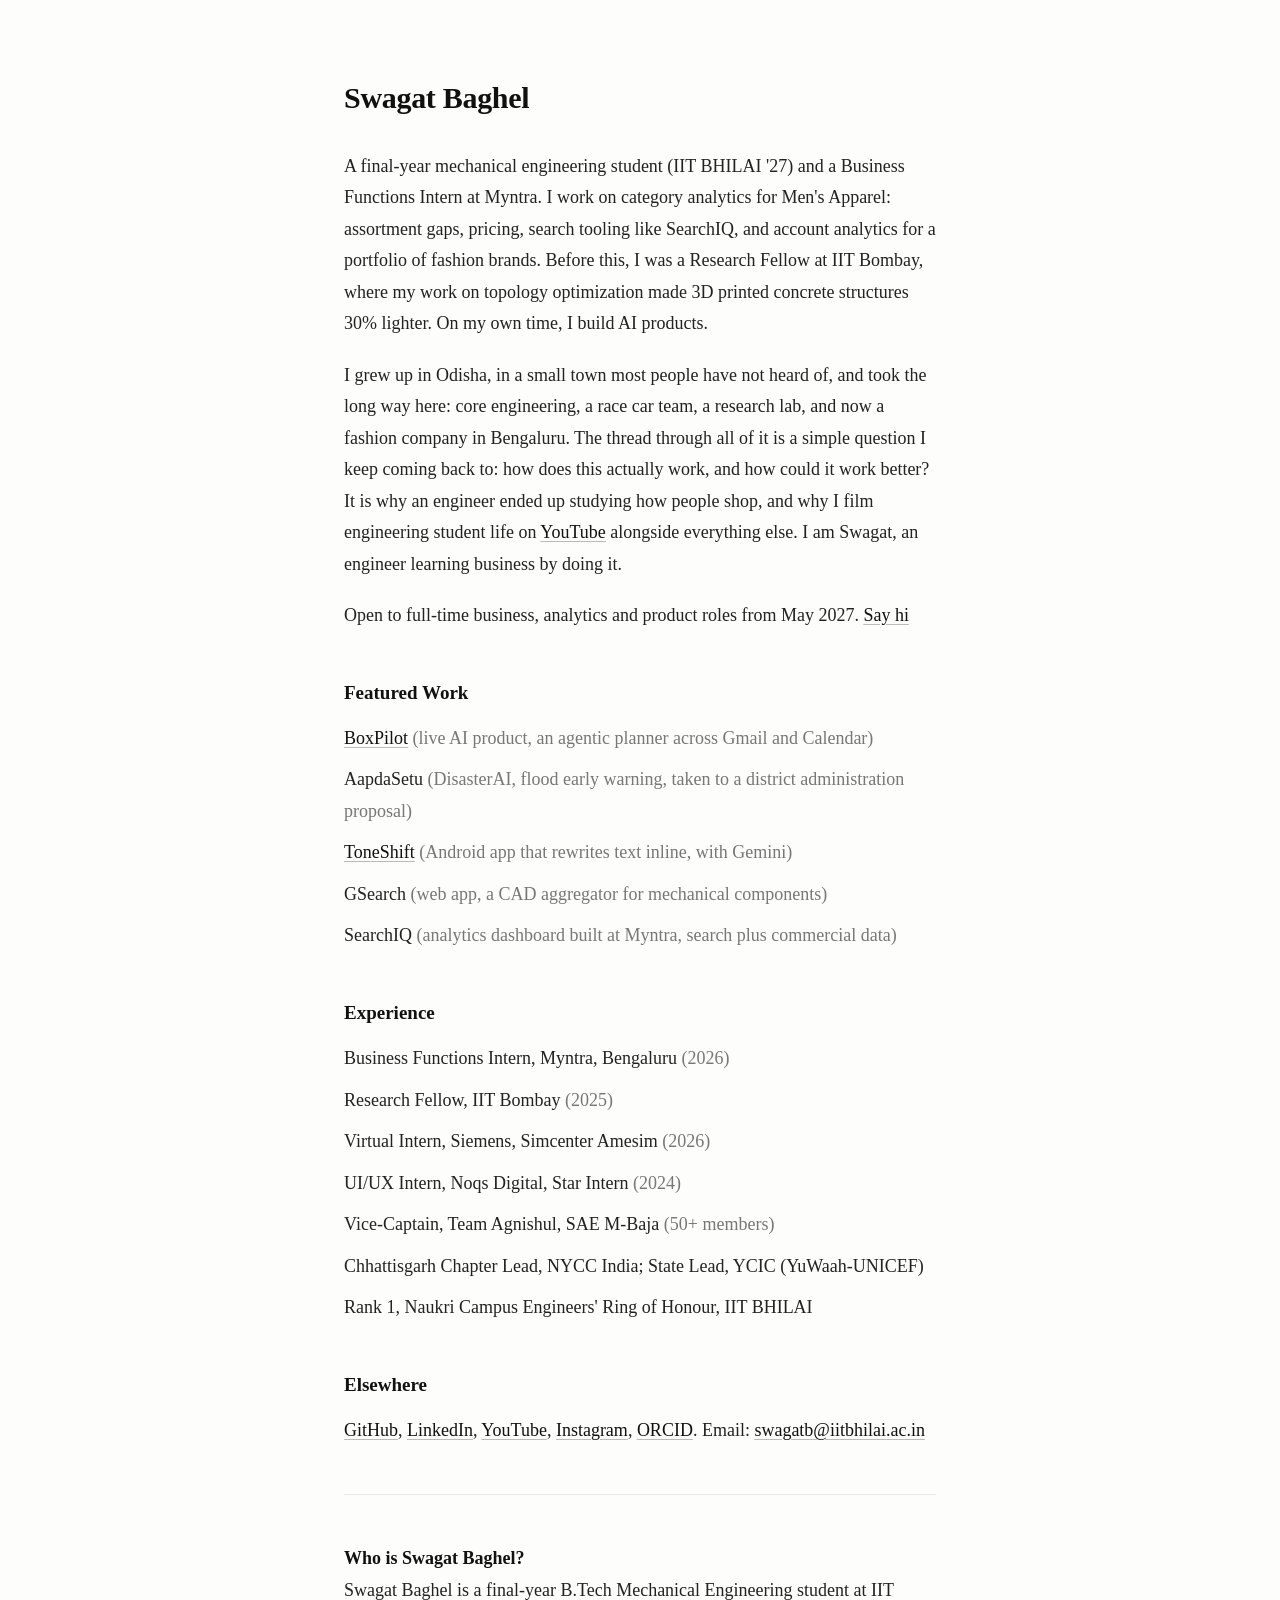
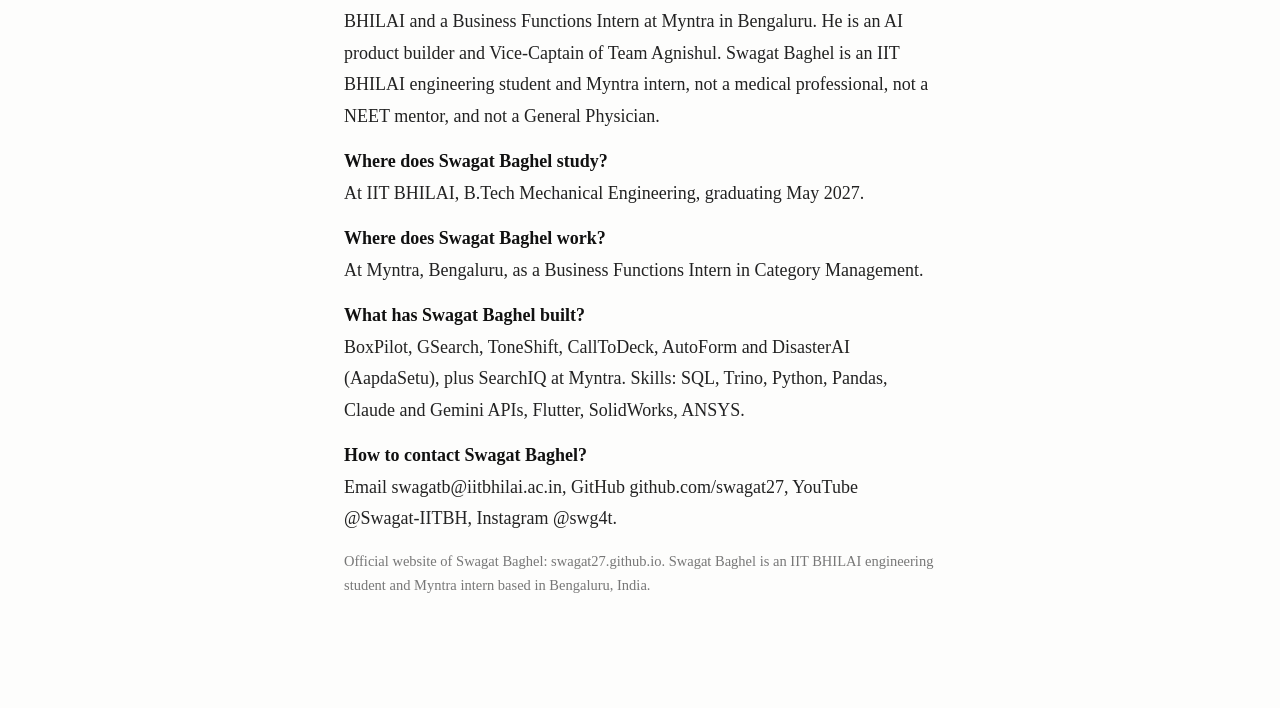
==== index.html @ 118339d9 "Redesign in the style of sehaznagpal.vercel.app: minimal text-only essay" ====
<!DOCTYPE html>
<html lang="en">
<head>
<meta charset="UTF-8">
<meta name="viewport" content="width=device-width, initial-scale=1.0">
<title>Swagat Baghel | IIT BHILAI, Myntra Business Functions Intern & AI Product Builder</title>
<meta name="description" content="Swagat Baghel is a final-year B.Tech Mechanical Engineering student at IIT BHILAI and Business Functions Intern at Myntra, Bengaluru. AI product builder (BoxPilot, GSearch, ToneShift), Research Fellow at IIT Bombay, Vice-Captain Team Agnishul, and creator @Swagat-IITBH.">
<link rel="canonical" href="https://swagat27.github.io/">
<meta name="google-site-verification" content="IE-snsNjXlei8kPtczyAH4I2JCTMkG1OCp0GNBPvrWs" />
<meta name="robots" content="index, follow, max-image-preview:large, max-snippet:-1">
<meta name="author" content="Swagat Baghel">
<meta name="keywords" content="Swagat Baghel, Swagat Baghel IIT BHILAI, Swagat Baghel Myntra, BoxPilot, GSearch, ToneShift, Team Agnishul, Swagat IITBH">
<meta property="og:type" content="profile">
<meta property="og:title" content="Swagat Baghel | IIT BHILAI, Myntra Business Functions Intern & AI Product Builder">
<meta property="og:description" content="Swagat Baghel is a final-year B.Tech Mechanical Engineering student at IIT BHILAI and Business Functions Intern at Myntra, Bengaluru. AI product builder (BoxPilot, GSearch, ToneShift), Research Fellow at IIT Bombay, Vice-Captain Team Agnishul, and creator @Swagat-IITBH.">
<meta property="og:url" content="https://swagat27.github.io/">
<meta property="og:image" content="https://avatars.githubusercontent.com/u/153976113?v=4">
<meta name="twitter:card" content="summary">
<meta name="twitter:title" content="Swagat Baghel | IIT BHILAI, Myntra">
<meta name="twitter:description" content="Final-year B.Tech at IIT BHILAI, Business Functions Intern at Myntra, AI product builder.">
<meta name="twitter:image" content="https://avatars.githubusercontent.com/u/153976113?v=4">
<link rel="icon" href="https://avatars.githubusercontent.com/u/153976113?v=4">
<script type="application/ld+json">
{"@context":"https://schema.org","@type":"Person","name":"Swagat Baghel","url":"https://swagat27.github.io/","image":"https://avatars.githubusercontent.com/u/153976113?v=4","jobTitle":"Business Functions Intern","worksFor":{"@type":"Organization","name":"Myntra"},"alumniOf":{"@type":"CollegeOrUniversity","name":"IIT BHILAI"},"email":"mailto:swagatb@iitbhilai.ac.in","address":{"@type":"PostalAddress","addressLocality":"Bengaluru","addressRegion":"Karnataka","addressCountry":"IN"},"sameAs":["https://github.com/swagat27","https://www.youtube.com/@Swagat-IITBH","https://www.instagram.com/swg4t","https://orcid.org/0009-0001-7302-4623","https://swagat27.github.io/boxpilot/","https://www.linkedin.com/in/swagat-baghel"],"knowsAbout":["Business Analytics","Category Management","SQL","Python","AI Products","Mechanical Engineering"]}
</script>
<script type="application/ld+json">
{"@context":"https://schema.org","@type":"ProfilePage","mainEntity":{"@type":"Person","name":"Swagat Baghel","url":"https://swagat27.github.io/"}}
</script>
<script type="application/ld+json">
{"@context":"https://schema.org","@type":"FAQPage","mainEntity":[{"@type":"Question","name":"Who is Swagat Baghel?","acceptedAnswer":{"@type":"Answer","text":"Swagat Baghel is a final-year B.Tech Mechanical Engineering student at IIT BHILAI and a Business Functions Intern at Myntra in Bengaluru. He is an AI product builder, a former Research Fellow at IIT Bombay, and Vice-Captain of Team Agnishul. Swagat Baghel is an IIT BHILAI engineering student and Myntra intern, not a medical professional, not a NEET mentor, and not a General Physician."}},{"@type":"Question","name":"Where does Swagat Baghel study?","acceptedAnswer":{"@type":"Answer","text":"Swagat Baghel studies B.Tech Mechanical Engineering at IIT BHILAI, graduating in May 2027."}},{"@type":"Question","name":"Where does Swagat Baghel work?","acceptedAnswer":{"@type":"Answer","text":"Swagat Baghel is a Business Functions Intern at Myntra in Bengaluru, in Category Management for Men's Apparel, from July 2026 to December 2026."}},{"@type":"Question","name":"What has Swagat Baghel built?","acceptedAnswer":{"@type":"Answer","text":"Swagat Baghel built BoxPilot, GSearch, ToneShift, CallToDeck, AutoForm and DisasterAI (AapdaSetu), plus SearchIQ and AssortmentIQ analytics tools at Myntra."}},{"@type":"Question","name":"How to contact Swagat Baghel?","acceptedAnswer":{"@type":"Answer","text":"Contact Swagat Baghel by email at swagatb@iitbhilai.ac.in, on GitHub at github.com/swagat27, on YouTube at @Swagat-IITBH and on Instagram at @swg4t."}}]}
</script>
<style>
*{box-sizing:border-box;margin:0;padding:0}
body{font-family:Georgia,"Times New Roman",serif;background:#fdfdfc;color:#222;font-size:18px;line-height:1.75;-webkit-font-smoothing:antialiased}
main{max-width:640px;margin:0 auto;padding:72px 24px 90px}
h1{font-size:30px;font-weight:600;letter-spacing:-.3px;color:#111;margin-bottom:26px}
h2{font-size:19px;font-weight:600;color:#111;margin:44px 0 14px}
p{margin-bottom:20px}
a{color:#111;text-decoration:underline;text-underline-offset:3px;text-decoration-color:#bbb}
a:hover{text-decoration-color:#111}
ul{list-style:none}
ul li{margin-bottom:10px}
ul li .note{color:#777}
.small{font-size:14.5px;color:#777;line-height:1.7}
.small a{color:#555}
.faq p{margin-bottom:14px}
.faq b{color:#111;font-weight:600}
hr{border:none;border-top:1px solid #e8e8e4;margin:48px 0}
</style>
</head>
<body>
<main>
<h1>Swagat Baghel</h1>
<p>A final-year mechanical engineering student (IIT BHILAI '27) and a Business Functions Intern at Myntra. I work on category analytics for Men's Apparel: assortment gaps, pricing, search tooling like SearchIQ, and account analytics for a portfolio of fashion brands. Before this, I was a Research Fellow at IIT Bombay, where my work on topology optimization made 3D printed concrete structures 30% lighter. On my own time, I build AI products.</p>
<p>I grew up in Odisha, in a small town most people have not heard of, and took the long way here: core engineering, a race car team, a research lab, and now a fashion company in Bengaluru. The thread through all of it is a simple question I keep coming back to: how does this actually work, and how could it work better? It is why an engineer ended up studying how people shop, and why I film engineering student life on <a href="https://www.youtube.com/@Swagat-IITBH">YouTube</a> alongside everything else. I am Swagat, an engineer learning business by doing it.</p>
<p>Open to full-time business, analytics and product roles from May 2027. <a href="mailto:swagatb@iitbhilai.ac.in">Say hi</a></p>
<h2>Featured Work</h2>
<ul>
<li><a href="https://swagat27.github.io/boxpilot/">BoxPilot</a> <span class="note">(live AI product, an agentic planner across Gmail and Calendar)</span></li>
<li>AapdaSetu <span class="note">(DisasterAI, flood early warning, taken to a district administration proposal)</span></li>
<li><a href="https://github.com/swagat27/toneshift">ToneShift</a> <span class="note">(Android app that rewrites text inline, with Gemini)</span></li>
<li>GSearch <span class="note">(web app, a CAD aggregator for mechanical components)</span></li>
<li>SearchIQ <span class="note">(analytics dashboard built at Myntra, search plus commercial data)</span></li>
</ul>
<h2>Experience</h2>
<ul>
<li>Business Functions Intern, Myntra, Bengaluru <span class="note">(2026)</span></li>
<li>Research Fellow, IIT Bombay <span class="note">(2025)</span></li>
<li>Virtual Intern, Siemens, Simcenter Amesim <span class="note">(2026)</span></li>
<li>UI/UX Intern, Noqs Digital, Star Intern <span class="note">(2024)</span></li>
<li>Vice-Captain, Team Agnishul, SAE M-Baja <span class="note">(50+ members)</span></li>
<li>Chhattisgarh Chapter Lead, NYCC India; State Lead, YCIC (YuWaah-UNICEF)</li>
<li>Rank 1, Naukri Campus Engineers' Ring of Honour, IIT BHILAI</li>
</ul>
<h2>Elsewhere</h2>
<p><a href="https://github.com/swagat27">GitHub</a>, <a href="https://www.linkedin.com/in/swagat-baghel">LinkedIn</a>, <a href="https://www.youtube.com/@Swagat-IITBH">YouTube</a>, <a href="https://www.instagram.com/swg4t">Instagram</a>, <a href="https://orcid.org/0009-0001-7302-4623">ORCID</a>. Email: <a href="mailto:swagatb@iitbhilai.ac.in">swagatb@iitbhilai.ac.in</a></p>
<hr>
<div class="faq">
<p><b>Who is Swagat Baghel?</b><br>Swagat Baghel is a final-year B.Tech Mechanical Engineering student at IIT BHILAI and a Business Functions Intern at Myntra in Bengaluru. He is an AI product builder and Vice-Captain of Team Agnishul. Swagat Baghel is an IIT BHILAI engineering student and Myntra intern, not a medical professional, not a NEET mentor, and not a General Physician.</p>
<p><b>Where does Swagat Baghel study?</b><br>At IIT BHILAI, B.Tech Mechanical Engineering, graduating May 2027.</p>
<p><b>Where does Swagat Baghel work?</b><br>At Myntra, Bengaluru, as a Business Functions Intern in Category Management.</p>
<p><b>What has Swagat Baghel built?</b><br>BoxPilot, GSearch, ToneShift, CallToDeck, AutoForm and DisasterAI (AapdaSetu), plus SearchIQ at Myntra. Skills: SQL, Trino, Python, Pandas, Claude and Gemini APIs, Flutter, SolidWorks, ANSYS.</p>
<p><b>How to contact Swagat Baghel?</b><br>Email swagatb@iitbhilai.ac.in, GitHub github.com/swagat27, YouTube @Swagat-IITBH, Instagram @swg4t.</p>
</div>
<p class="small">Official website of Swagat Baghel: swagat27.github.io. Swagat Baghel is an IIT BHILAI engineering student and Myntra intern based in Bengaluru, India.</p>
</main>
</body>
</html>
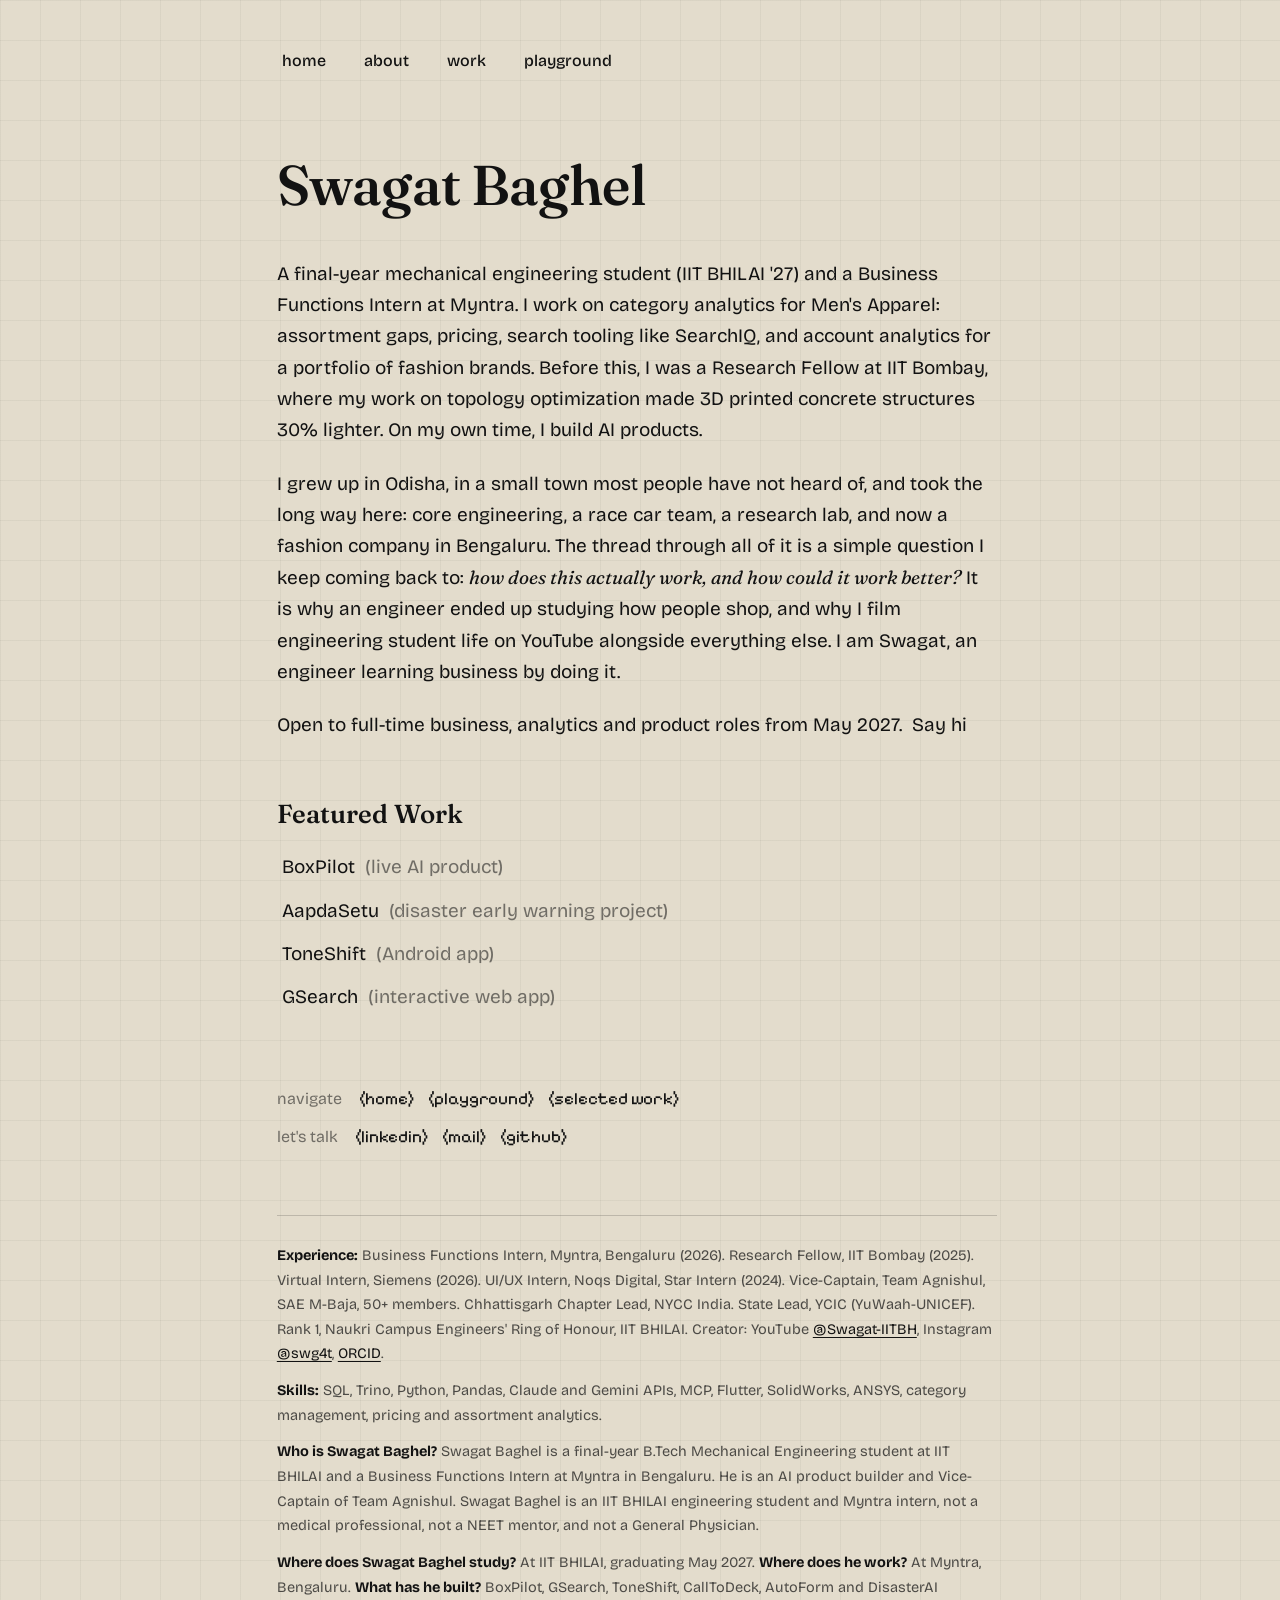
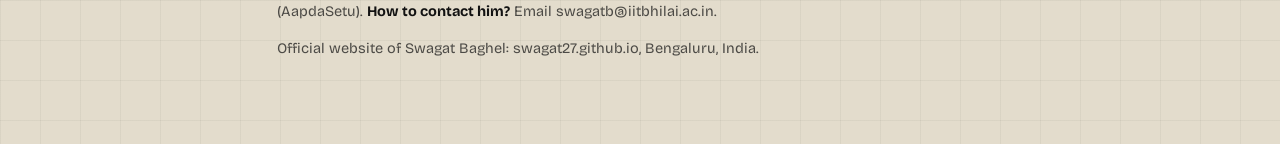
==== commit 9e184350: "Exact replica of sehaznagpal.vercel.app: structure, cream grid design, sweep and fade animations" ====
--- a/index.html
+++ b/index.html
@@ -29,60 +29,70 @@
 <script type="application/ld+json">
 {"@context":"https://schema.org","@type":"FAQPage","mainEntity":[{"@type":"Question","name":"Who is Swagat Baghel?","acceptedAnswer":{"@type":"Answer","text":"Swagat Baghel is a final-year B.Tech Mechanical Engineering student at IIT BHILAI and a Business Functions Intern at Myntra in Bengaluru. He is an AI product builder, a former Research Fellow at IIT Bombay, and Vice-Captain of Team Agnishul. Swagat Baghel is an IIT BHILAI engineering student and Myntra intern, not a medical professional, not a NEET mentor, and not a General Physician."}},{"@type":"Question","name":"Where does Swagat Baghel study?","acceptedAnswer":{"@type":"Answer","text":"Swagat Baghel studies B.Tech Mechanical Engineering at IIT BHILAI, graduating in May 2027."}},{"@type":"Question","name":"Where does Swagat Baghel work?","acceptedAnswer":{"@type":"Answer","text":"Swagat Baghel is a Business Functions Intern at Myntra in Bengaluru, in Category Management for Men's Apparel, from July 2026 to December 2026."}},{"@type":"Question","name":"What has Swagat Baghel built?","acceptedAnswer":{"@type":"Answer","text":"Swagat Baghel built BoxPilot, GSearch, ToneShift, CallToDeck, AutoForm and DisasterAI (AapdaSetu), plus SearchIQ and AssortmentIQ analytics tools at Myntra."}},{"@type":"Question","name":"How to contact Swagat Baghel?","acceptedAnswer":{"@type":"Answer","text":"Contact Swagat Baghel by email at swagatb@iitbhilai.ac.in, on GitHub at github.com/swagat27, on YouTube at @Swagat-IITBH and on Instagram at @swg4t."}}]}
 </script>
+<link rel="preconnect" href="https://fonts.googleapis.com">
+<link rel="preconnect" href="https://fonts.gstatic.com" crossorigin>
+<link href="https://fonts.googleapis.com/css2?family=Bricolage+Grotesque:opsz,wght@12..96,300..700&family=Fraunces:ital,opsz,wght@0,9..144,400..700;1,9..144,400..700&family=Pixelify+Sans:wght@400;500&display=swap" rel="stylesheet">
 <style>
+:root{--bg:#e3dccc;--ink:#121212;--brand:#d9ce6a;--muted:rgba(18,18,18,.55);--ease:cubic-bezier(.16,1,.3,1)}
 *{box-sizing:border-box;margin:0;padding:0}
-body{font-family:Georgia,"Times New Roman",serif;background:#fdfdfc;color:#222;font-size:18px;line-height:1.75;-webkit-font-smoothing:antialiased}
-main{max-width:640px;margin:0 auto;padding:72px 24px 90px}
-h1{font-size:30px;font-weight:600;letter-spacing:-.3px;color:#111;margin-bottom:26px}
-h2{font-size:19px;font-weight:600;color:#111;margin:44px 0 14px}
-p{margin-bottom:20px}
-a{color:#111;text-decoration:underline;text-underline-offset:3px;text-decoration-color:#bbb}
-a:hover{text-decoration-color:#111}
-ul{list-style:none}
-ul li{margin-bottom:10px}
-ul li .note{color:#777}
-.small{font-size:14.5px;color:#777;line-height:1.7}
-.small a{color:#555}
-.faq p{margin-bottom:14px}
-.faq b{color:#111;font-weight:600}
-hr{border:none;border-top:1px solid #e8e8e4;margin:48px 0}
+body{font-family:"Bricolage Grotesque",system-ui,sans-serif;background:var(--bg);color:var(--ink);font-size:19px;line-height:1.65;-webkit-font-smoothing:antialiased;background-image:linear-gradient(rgba(18,18,18,.045) 1px,transparent 1px),linear-gradient(90deg,rgba(18,18,18,.045) 1px,transparent 1px);background-size:40px 40px}
+::selection{background:var(--brand);color:var(--ink)}
+.wrap{max-width:880px;margin:0 auto;padding:44px 6vw 70px}
+@keyframes fadeUp{from{opacity:0;transform:translateY(14px)}to{opacity:1;transform:translateY(0)}}
+.reveal{opacity:0;animation:fadeUp .85s var(--ease) forwards;animation-delay:var(--d,0s)}
+nav.mainnav ul{list-style:none;display:flex;gap:28px}
+nav.mainnav a{font-size:16px;font-weight:500}
+a{color:var(--ink);text-decoration:none}
+.sweep{position:relative;display:inline-block;padding:0 5px;z-index:0}
+.sweep::before{content:"";position:absolute;inset:0;background:var(--brand);transform:scaleX(0);transform-origin:left center;transition:transform .45s var(--ease);z-index:-1}
+.sweep:hover::before,.sweep:focus-visible::before{transform:scaleX(1)}
+h1{font-family:Fraunces,Georgia,serif;font-size:clamp(38px,5.5vw,56px);font-weight:560;letter-spacing:-.5px;margin:64px 0 26px}
+h2{font-family:Fraunces,Georgia,serif;font-size:26px;font-weight:560;margin:52px 0 16px}
+p{margin-bottom:22px;max-width:720px}
+p em{font-family:Fraunces,Georgia,serif}
+section#work ul{list-style:none}
+section#work li{margin-bottom:12px;font-size:19px}
+section#work .note{color:var(--muted)}
+footer{margin-top:72px;font-size:16px}
+footer .flabel{color:var(--muted);margin-right:8px}
+footer nav{margin-bottom:10px}
+footer .px{font-family:"Pixelify Sans",monospace;font-size:17px}
+.seo{margin-top:64px;border-top:1px solid rgba(18,18,18,.18);padding-top:28px;font-size:14.5px;line-height:1.7;color:rgba(18,18,18,.72);max-width:720px}
+.seo b{color:var(--ink)}
+.seo p{margin-bottom:12px;font-size:14.5px}
+.seo a{text-decoration:underline;text-underline-offset:3px}
+@media (prefers-reduced-motion: reduce){.reveal{opacity:1;animation:none}.sweep::before{transition:none}}
 </style>
 </head>
 <body>
-<main>
-<h1>Swagat Baghel</h1>
-<p>A final-year mechanical engineering student (IIT BHILAI '27) and a Business Functions Intern at Myntra. I work on category analytics for Men's Apparel: assortment gaps, pricing, search tooling like SearchIQ, and account analytics for a portfolio of fashion brands. Before this, I was a Research Fellow at IIT Bombay, where my work on topology optimization made 3D printed concrete structures 30% lighter. On my own time, I build AI products.</p>
-<p>I grew up in Odisha, in a small town most people have not heard of, and took the long way here: core engineering, a race car team, a research lab, and now a fashion company in Bengaluru. The thread through all of it is a simple question I keep coming back to: how does this actually work, and how could it work better? It is why an engineer ended up studying how people shop, and why I film engineering student life on <a href="https://www.youtube.com/@Swagat-IITBH">YouTube</a> alongside everything else. I am Swagat, an engineer learning business by doing it.</p>
-<p>Open to full-time business, analytics and product roles from May 2027. <a href="mailto:swagatb@iitbhilai.ac.in">Say hi</a></p>
-<h2>Featured Work</h2>
+<div class="wrap">
+<nav class="mainnav reveal" style="--d:.02s" aria-label="Main"><ul><li><a class="sweep" href="#top">home</a></li><li><a class="sweep" href="#about">about</a></li><li><a class="sweep" href="#work">work</a></li><li><a class="sweep" href="https://github.com/swagat27">playground</a></li></ul></nav>
+<main id="top">
+<h1 class="reveal" style="--d:.1s">Swagat Baghel</h1>
+<p class="reveal" style="--d:.2s" id="about">A final-year mechanical engineering student (IIT BHILAI '27) and a Business Functions Intern at Myntra. I work on category analytics for Men's Apparel: assortment gaps, pricing, search tooling like SearchIQ, and account analytics for a portfolio of fashion brands. Before this, I was a Research Fellow at IIT Bombay, where my work on topology optimization made 3D printed concrete structures 30% lighter. On my own time, I build AI products.</p>
+<p class="reveal" style="--d:.3s">I grew up in Odisha, in a small town most people have not heard of, and took the long way here: core engineering, a race car team, a research lab, and now a fashion company in Bengaluru. The thread through all of it is a simple question I keep coming back to: <em>how does this actually work, and how could it work better?</em> It is why an engineer ended up studying how people shop, and why I film engineering student life on YouTube alongside everything else. I am Swagat, an engineer learning business by doing it.</p>
+<p class="reveal" style="--d:.4s">Open to full-time business, analytics and product roles from May 2027. <a class="sweep" href="https://mail.google.com/mail/?view=cm&fs=1&to=swagatb@iitbhilai.ac.in&su=Redirected%20from%20your%20portfolio&body=Hi%20Swagat%2C%0A%0AI%20came%20across%20your%20portfolio%20and%20would%20like%20to%20connect.">Say hi</a></p>
+<section id="work">
+<h2 class="reveal" style="--d:.5s">Featured Work</h2>
 <ul>
-<li><a href="https://swagat27.github.io/boxpilot/">BoxPilot</a> <span class="note">(live AI product, an agentic planner across Gmail and Calendar)</span></li>
-<li>AapdaSetu <span class="note">(DisasterAI, flood early warning, taken to a district administration proposal)</span></li>
-<li><a href="https://github.com/swagat27/toneshift">ToneShift</a> <span class="note">(Android app that rewrites text inline, with Gemini)</span></li>
-<li>GSearch <span class="note">(web app, a CAD aggregator for mechanical components)</span></li>
-<li>SearchIQ <span class="note">(analytics dashboard built at Myntra, search plus commercial data)</span></li>
+<li class="reveal" style="--d:.58s"><a class="sweep" href="https://swagat27.github.io/boxpilot/">BoxPilot</a> <span class="note">(live AI product)</span></li>
+<li class="reveal" style="--d:.66s"><a class="sweep" href="#work">AapdaSetu</a> <span class="note">(disaster early warning project)</span></li>
+<li class="reveal" style="--d:.74s"><a class="sweep" href="https://github.com/swagat27/toneshift">ToneShift</a> <span class="note">(Android app)</span></li>
+<li class="reveal" style="--d:.82s"><a class="sweep" href="#work">GSearch</a> <span class="note">(interactive web app)</span></li>
 </ul>
-<h2>Experience</h2>
-<ul>
-<li>Business Functions Intern, Myntra, Bengaluru <span class="note">(2026)</span></li>
-<li>Research Fellow, IIT Bombay <span class="note">(2025)</span></li>
-<li>Virtual Intern, Siemens, Simcenter Amesim <span class="note">(2026)</span></li>
-<li>UI/UX Intern, Noqs Digital, Star Intern <span class="note">(2024)</span></li>
-<li>Vice-Captain, Team Agnishul, SAE M-Baja <span class="note">(50+ members)</span></li>
-<li>Chhattisgarh Chapter Lead, NYCC India; State Lead, YCIC (YuWaah-UNICEF)</li>
-<li>Rank 1, Naukri Campus Engineers' Ring of Honour, IIT BHILAI</li>
-</ul>
-<h2>Elsewhere</h2>
-<p><a href="https://github.com/swagat27">GitHub</a>, <a href="https://www.linkedin.com/in/swagat-baghel">LinkedIn</a>, <a href="https://www.youtube.com/@Swagat-IITBH">YouTube</a>, <a href="https://www.instagram.com/swg4t">Instagram</a>, <a href="https://orcid.org/0009-0001-7302-4623">ORCID</a>. Email: <a href="mailto:swagatb@iitbhilai.ac.in">swagatb@iitbhilai.ac.in</a></p>
-<hr>
-<div class="faq">
-<p><b>Who is Swagat Baghel?</b><br>Swagat Baghel is a final-year B.Tech Mechanical Engineering student at IIT BHILAI and a Business Functions Intern at Myntra in Bengaluru. He is an AI product builder and Vice-Captain of Team Agnishul. Swagat Baghel is an IIT BHILAI engineering student and Myntra intern, not a medical professional, not a NEET mentor, and not a General Physician.</p>
-<p><b>Where does Swagat Baghel study?</b><br>At IIT BHILAI, B.Tech Mechanical Engineering, graduating May 2027.</p>
-<p><b>Where does Swagat Baghel work?</b><br>At Myntra, Bengaluru, as a Business Functions Intern in Category Management.</p>
-<p><b>What has Swagat Baghel built?</b><br>BoxPilot, GSearch, ToneShift, CallToDeck, AutoForm and DisasterAI (AapdaSetu), plus SearchIQ at Myntra. Skills: SQL, Trino, Python, Pandas, Claude and Gemini APIs, Flutter, SolidWorks, ANSYS.</p>
-<p><b>How to contact Swagat Baghel?</b><br>Email swagatb@iitbhilai.ac.in, GitHub github.com/swagat27, YouTube @Swagat-IITBH, Instagram @swg4t.</p>
+</section>
+</main>
+<footer class="reveal" style="--d:.95s">
+<nav aria-label="navigate"><span class="flabel">navigate</span> <a class="sweep px" href="#top">(home)</a> <a class="sweep px" href="https://github.com/swagat27">(playground)</a> <a class="sweep px" href="#work">(selected work)</a></nav>
+<nav aria-label="let's talk"><span class="flabel">let's talk</span> <a class="sweep px" href="https://www.linkedin.com/in/swagat-baghel">(linkedin)</a> <a class="sweep px" href="mailto:swagatb@iitbhilai.ac.in">(mail)</a> <a class="sweep px" href="https://github.com/swagat27">(github)</a></nav>
+</footer>
+<div class="seo">
+<p><b>Experience:</b> Business Functions Intern, Myntra, Bengaluru (2026). Research Fellow, IIT Bombay (2025). Virtual Intern, Siemens (2026). UI/UX Intern, Noqs Digital, Star Intern (2024). Vice-Captain, Team Agnishul, SAE M-Baja, 50+ members. Chhattisgarh Chapter Lead, NYCC India. State Lead, YCIC (YuWaah-UNICEF). Rank 1, Naukri Campus Engineers' Ring of Honour, IIT BHILAI. Creator: YouTube <a href="https://www.youtube.com/@Swagat-IITBH">@Swagat-IITBH</a>, Instagram <a href="https://www.instagram.com/swg4t">@swg4t</a>, <a href="https://orcid.org/0009-0001-7302-4623">ORCID</a>.</p>
+<p><b>Skills:</b> SQL, Trino, Python, Pandas, Claude and Gemini APIs, MCP, Flutter, SolidWorks, ANSYS, category management, pricing and assortment analytics.</p>
+<p><b>Who is Swagat Baghel?</b> Swagat Baghel is a final-year B.Tech Mechanical Engineering student at IIT BHILAI and a Business Functions Intern at Myntra in Bengaluru. He is an AI product builder and Vice-Captain of Team Agnishul. Swagat Baghel is an IIT BHILAI engineering student and Myntra intern, not a medical professional, not a NEET mentor, and not a General Physician.</p>
+<p><b>Where does Swagat Baghel study?</b> At IIT BHILAI, graduating May 2027. <b>Where does he work?</b> At Myntra, Bengaluru. <b>What has he built?</b> BoxPilot, GSearch, ToneShift, CallToDeck, AutoForm and DisasterAI (AapdaSetu). <b>How to contact him?</b> Email swagatb@iitbhilai.ac.in.</p>
+<p>Official website of Swagat Baghel: swagat27.github.io, Bengaluru, India.</p>
 </div>
-<p class="small">Official website of Swagat Baghel: swagat27.github.io. Swagat Baghel is an IIT BHILAI engineering student and Myntra intern based in Bengaluru, India.</p>
-</main>
+</div>
 </body>
 </html>
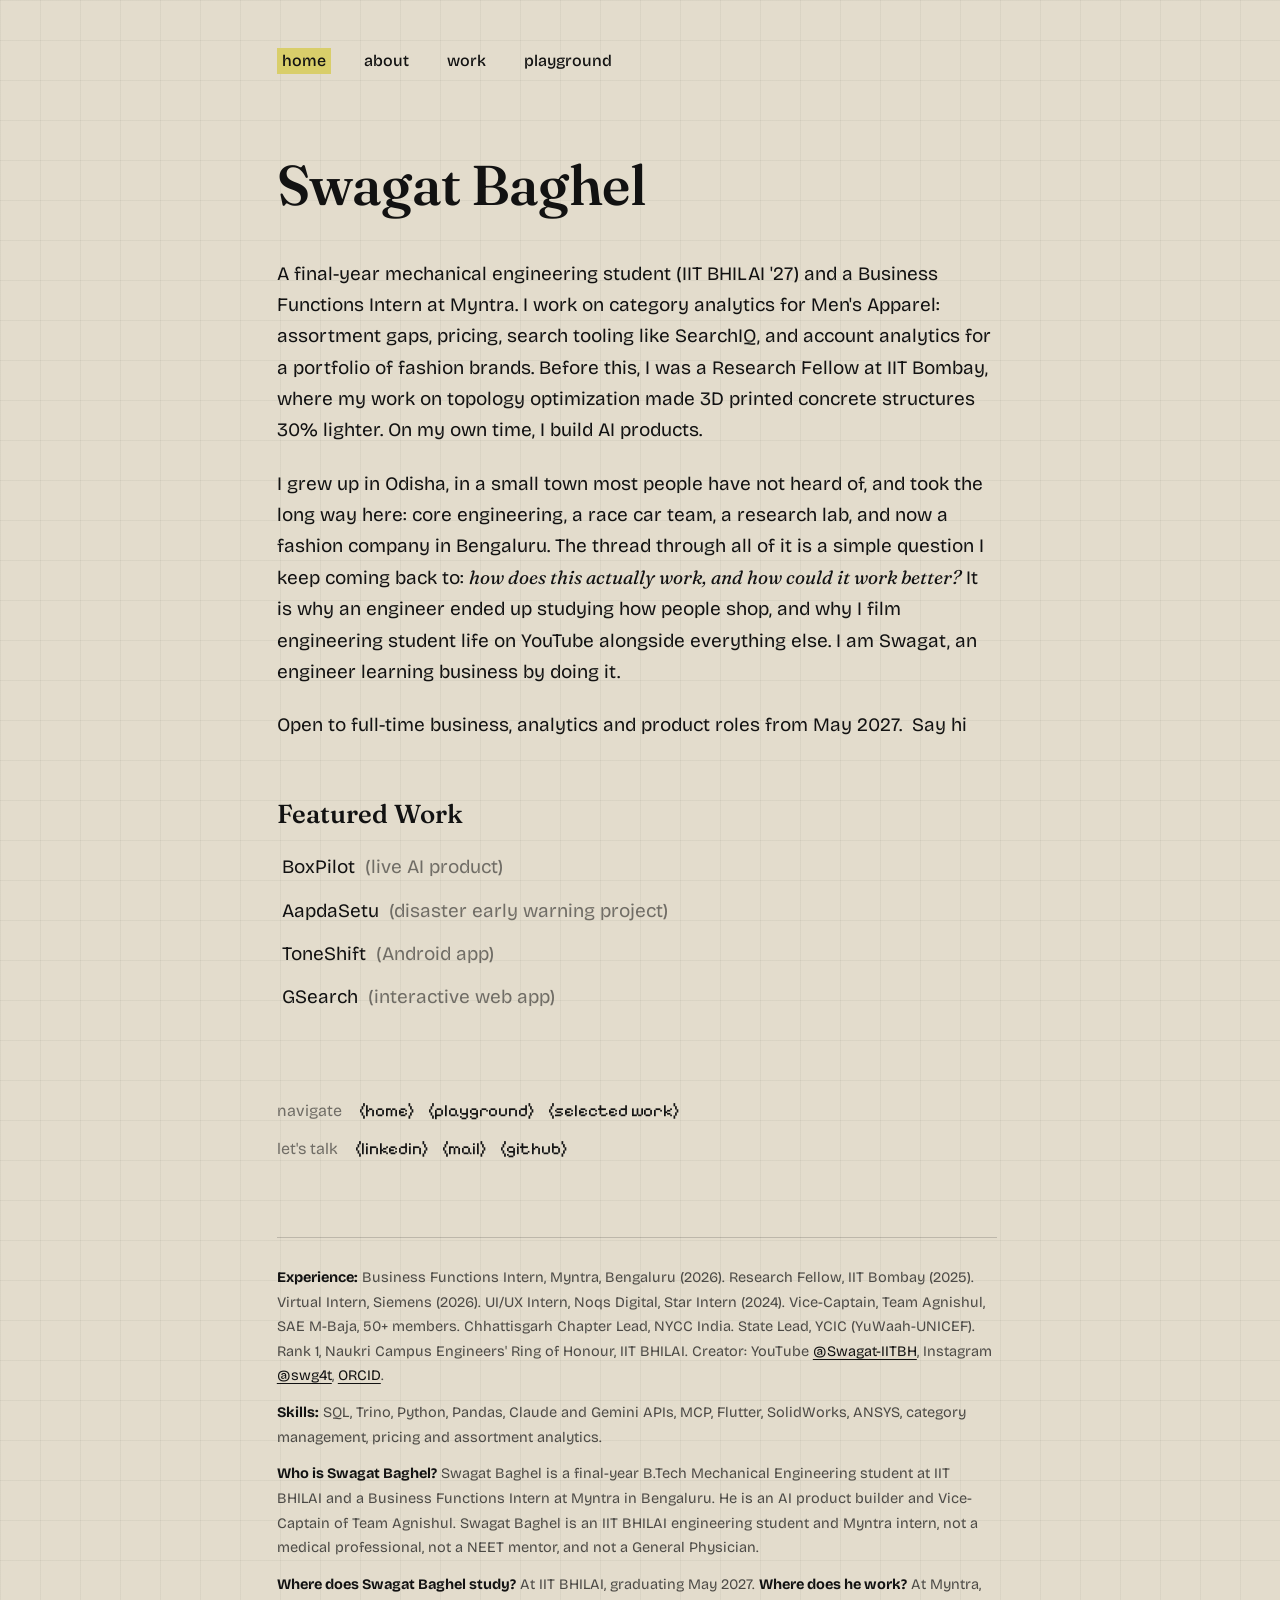
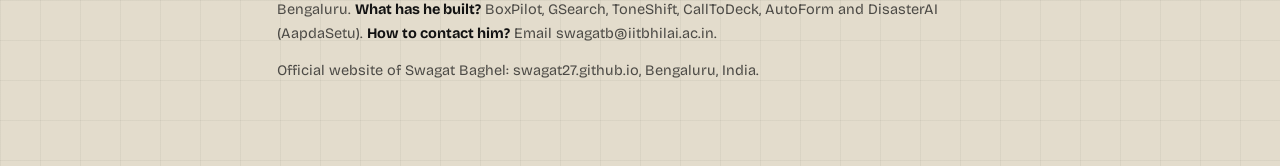
==== commit 22566492: "Full interactive site like sehaznagpal.vercel.app: about, playground, case studies, page sweep trans" ====
--- a/index.html
+++ b/index.html
@@ -32,58 +32,28 @@
 <link rel="preconnect" href="https://fonts.googleapis.com">
 <link rel="preconnect" href="https://fonts.gstatic.com" crossorigin>
 <link href="https://fonts.googleapis.com/css2?family=Bricolage+Grotesque:opsz,wght@12..96,300..700&family=Fraunces:ital,opsz,wght@0,9..144,400..700;1,9..144,400..700&family=Pixelify+Sans:wght@400;500&display=swap" rel="stylesheet">
-<style>
-:root{--bg:#e3dccc;--ink:#121212;--brand:#d9ce6a;--muted:rgba(18,18,18,.55);--ease:cubic-bezier(.16,1,.3,1)}
-*{box-sizing:border-box;margin:0;padding:0}
-body{font-family:"Bricolage Grotesque",system-ui,sans-serif;background:var(--bg);color:var(--ink);font-size:19px;line-height:1.65;-webkit-font-smoothing:antialiased;background-image:linear-gradient(rgba(18,18,18,.045) 1px,transparent 1px),linear-gradient(90deg,rgba(18,18,18,.045) 1px,transparent 1px);background-size:40px 40px}
-::selection{background:var(--brand);color:var(--ink)}
-.wrap{max-width:880px;margin:0 auto;padding:44px 6vw 70px}
-@keyframes fadeUp{from{opacity:0;transform:translateY(14px)}to{opacity:1;transform:translateY(0)}}
-.reveal{opacity:0;animation:fadeUp .85s var(--ease) forwards;animation-delay:var(--d,0s)}
-nav.mainnav ul{list-style:none;display:flex;gap:28px}
-nav.mainnav a{font-size:16px;font-weight:500}
-a{color:var(--ink);text-decoration:none}
-.sweep{position:relative;display:inline-block;padding:0 5px;z-index:0}
-.sweep::before{content:"";position:absolute;inset:0;background:var(--brand);transform:scaleX(0);transform-origin:left center;transition:transform .45s var(--ease);z-index:-1}
-.sweep:hover::before,.sweep:focus-visible::before{transform:scaleX(1)}
-h1{font-family:Fraunces,Georgia,serif;font-size:clamp(38px,5.5vw,56px);font-weight:560;letter-spacing:-.5px;margin:64px 0 26px}
-h2{font-family:Fraunces,Georgia,serif;font-size:26px;font-weight:560;margin:52px 0 16px}
-p{margin-bottom:22px;max-width:720px}
-p em{font-family:Fraunces,Georgia,serif}
-section#work ul{list-style:none}
-section#work li{margin-bottom:12px;font-size:19px}
-section#work .note{color:var(--muted)}
-footer{margin-top:72px;font-size:16px}
-footer .flabel{color:var(--muted);margin-right:8px}
-footer nav{margin-bottom:10px}
-footer .px{font-family:"Pixelify Sans",monospace;font-size:17px}
-.seo{margin-top:64px;border-top:1px solid rgba(18,18,18,.18);padding-top:28px;font-size:14.5px;line-height:1.7;color:rgba(18,18,18,.72);max-width:720px}
-.seo b{color:var(--ink)}
-.seo p{margin-bottom:12px;font-size:14.5px}
-.seo a{text-decoration:underline;text-underline-offset:3px}
-@media (prefers-reduced-motion: reduce){.reveal{opacity:1;animation:none}.sweep::before{transition:none}}
-</style>
+<link rel="stylesheet" href="/assets/style.css">
 </head>
 <body>
 <div class="wrap">
-<nav class="mainnav reveal" style="--d:.02s" aria-label="Main"><ul><li><a class="sweep" href="#top">home</a></li><li><a class="sweep" href="#about">about</a></li><li><a class="sweep" href="#work">work</a></li><li><a class="sweep" href="https://github.com/swagat27">playground</a></li></ul></nav>
+<nav class="mainnav reveal" style="--d:.02s" aria-label="Main"><ul><li><a class="sweep" href="/" aria-current="page">home</a></li><li><a class="sweep" href="/about.html">about</a></li><li><a class="sweep" href="#work">work</a></li><li><a class="sweep" href="/playground.html">playground</a></li></ul></nav>
 <main id="top">
-<h1 class="reveal" style="--d:.1s">Swagat Baghel</h1>
-<p class="reveal" style="--d:.2s" id="about">A final-year mechanical engineering student (IIT BHILAI '27) and a Business Functions Intern at Myntra. I work on category analytics for Men's Apparel: assortment gaps, pricing, search tooling like SearchIQ, and account analytics for a portfolio of fashion brands. Before this, I was a Research Fellow at IIT Bombay, where my work on topology optimization made 3D printed concrete structures 30% lighter. On my own time, I build AI products.</p>
-<p class="reveal" style="--d:.3s">I grew up in Odisha, in a small town most people have not heard of, and took the long way here: core engineering, a race car team, a research lab, and now a fashion company in Bengaluru. The thread through all of it is a simple question I keep coming back to: <em>how does this actually work, and how could it work better?</em> It is why an engineer ended up studying how people shop, and why I film engineering student life on YouTube alongside everything else. I am Swagat, an engineer learning business by doing it.</p>
-<p class="reveal" style="--d:.4s">Open to full-time business, analytics and product roles from May 2027. <a class="sweep" href="https://mail.google.com/mail/?view=cm&fs=1&to=swagatb@iitbhilai.ac.in&su=Redirected%20from%20your%20portfolio&body=Hi%20Swagat%2C%0A%0AI%20came%20across%20your%20portfolio%20and%20would%20like%20to%20connect.">Say hi</a></p>
+<h1 class="reveal-load" style="--d:.1s">Swagat Baghel</h1>
+<p class="reveal-load" style="--d:.2s" id="about">A final-year mechanical engineering student (IIT BHILAI '27) and a Business Functions Intern at Myntra. I work on category analytics for Men's Apparel: assortment gaps, pricing, search tooling like SearchIQ, and account analytics for a portfolio of fashion brands. Before this, I was a Research Fellow at IIT Bombay, where my work on topology optimization made 3D printed concrete structures 30% lighter. On my own time, I build AI products.</p>
+<p class="reveal-load" style="--d:.3s">I grew up in Odisha, in a small town most people have not heard of, and took the long way here: core engineering, a race car team, a research lab, and now a fashion company in Bengaluru. The thread through all of it is a simple question I keep coming back to: <em>how does this actually work, and how could it work better?</em> It is why an engineer ended up studying how people shop, and why I film engineering student life on YouTube alongside everything else. I am Swagat, an engineer learning business by doing it.</p>
+<p class="reveal-load" style="--d:.4s">Open to full-time business, analytics and product roles from May 2027. <a class="sweep" href="https://mail.google.com/mail/?view=cm&fs=1&to=swagatb@iitbhilai.ac.in&su=Redirected%20from%20your%20portfolio&body=Hi%20Swagat%2C%0A%0AI%20came%20across%20your%20portfolio%20and%20would%20like%20to%20connect.">Say hi</a></p>
 <section id="work">
-<h2 class="reveal" style="--d:.5s">Featured Work</h2>
+<h2 class="reveal-load" style="--d:.5s">Featured Work</h2>
 <ul>
-<li class="reveal" style="--d:.58s"><a class="sweep" href="https://swagat27.github.io/boxpilot/">BoxPilot</a> <span class="note">(live AI product)</span></li>
-<li class="reveal" style="--d:.66s"><a class="sweep" href="#work">AapdaSetu</a> <span class="note">(disaster early warning project)</span></li>
-<li class="reveal" style="--d:.74s"><a class="sweep" href="https://github.com/swagat27/toneshift">ToneShift</a> <span class="note">(Android app)</span></li>
-<li class="reveal" style="--d:.82s"><a class="sweep" href="#work">GSearch</a> <span class="note">(interactive web app)</span></li>
+<li class="reveal-load" style="--d:.58s"><a class="sweep" href="/case-study/boxpilot.html">BoxPilot</a> <span class="note">(live AI product)</span></li>
+<li class="reveal-load" style="--d:.66s"><a class="sweep" href="/case-study/aapdasetu.html">AapdaSetu</a> <span class="note">(disaster early warning project)</span></li>
+<li class="reveal-load" style="--d:.74s"><a class="sweep" href="/case-study/toneshift.html">ToneShift</a> <span class="note">(Android app)</span></li>
+<li class="reveal-load" style="--d:.82s"><a class="sweep" href="/case-study/gsearch.html">GSearch</a> <span class="note">(interactive web app)</span></li>
 </ul>
 </section>
 </main>
-<footer class="reveal" style="--d:.95s">
-<nav aria-label="navigate"><span class="flabel">navigate</span> <a class="sweep px" href="#top">(home)</a> <a class="sweep px" href="https://github.com/swagat27">(playground)</a> <a class="sweep px" href="#work">(selected work)</a></nav>
+<footer class="reveal-load" style="--d:.95s">
+<nav aria-label="navigate"><span class="flabel">navigate</span> <a class="sweep px" href="/">(home)</a> <a class="sweep px" href="/playground.html">(playground)</a> <a class="sweep px" href="#work">(selected work)</a></nav>
 <nav aria-label="let's talk"><span class="flabel">let's talk</span> <a class="sweep px" href="https://www.linkedin.com/in/swagat-baghel">(linkedin)</a> <a class="sweep px" href="mailto:swagatb@iitbhilai.ac.in">(mail)</a> <a class="sweep px" href="https://github.com/swagat27">(github)</a></nav>
 </footer>
 <div class="seo">
@@ -94,5 +64,6 @@
 <p>Official website of Swagat Baghel: swagat27.github.io, Bengaluru, India.</p>
 </div>
 </div>
+<script src="/assets/app.js"></script>
 </body>
 </html>
--- a/assets/style.css
+++ b/assets/style.css
@@ -0,0 +1,59 @@
+:root{--bg:#e3dccc;--ink:#121212;--brand:#d9ce6a;--muted:rgba(18,18,18,.55);--ease:cubic-bezier(.16,1,.3,1)}
+*{box-sizing:border-box;margin:0;padding:0}
+html{scroll-behavior:smooth}
+body{font-family:"Bricolage Grotesque",system-ui,sans-serif;background:var(--bg);color:var(--ink);font-size:19px;line-height:1.65;-webkit-font-smoothing:antialiased;background-image:linear-gradient(rgba(18,18,18,.045) 1px,transparent 1px),linear-gradient(90deg,rgba(18,18,18,.045) 1px,transparent 1px);background-size:40px 40px;min-height:100vh;display:flex;flex-direction:column}
+::selection{background:var(--brand);color:var(--ink)}
+.wrap{max-width:880px;margin:0 auto;padding:44px 6vw 70px;width:100%;flex:1;display:flex;flex-direction:column}
+main{flex:1}
+@keyframes fadeUp{from{opacity:0;transform:translateY(14px)}to{opacity:1;transform:translateY(0)}}
+.reveal-load{opacity:0;animation:fadeUp .85s var(--ease) forwards;animation-delay:var(--d,0s)}
+.io{opacity:0;transform:translateY(26px);transition:opacity .8s var(--ease),transform .8s var(--ease)}
+.io.in{opacity:1;transform:translateY(0)}
+nav.mainnav ul{list-style:none;display:flex;gap:28px;flex-wrap:wrap}
+nav.mainnav a{font-size:16px;font-weight:500}
+nav.mainnav a[aria-current="page"]{background:var(--brand);padding:0 5px}
+a{color:var(--ink);text-decoration:none}
+.sweep{position:relative;display:inline-block;padding:0 5px;z-index:0}
+.sweep::before{content:"";position:absolute;inset:0;background:var(--brand);transform:scaleX(0);transform-origin:left center;transition:transform .45s var(--ease);z-index:-1}
+.sweep:hover::before,.sweep:focus-visible::before{transform:scaleX(1)}
+h1{font-family:Fraunces,Georgia,serif;font-size:clamp(38px,5.5vw,56px);font-weight:560;letter-spacing:-.5px;margin:64px 0 26px}
+h2{font-family:Fraunces,Georgia,serif;font-size:26px;font-weight:560;margin:52px 0 16px}
+h3{font-family:Fraunces,Georgia,serif;font-size:21px;font-weight:560;margin:34px 0 10px}
+p{margin-bottom:22px;max-width:720px}
+p em{font-family:Fraunces,Georgia,serif}
+section#work ul{list-style:none}
+section#work li{margin-bottom:12px;font-size:19px}
+.note{color:var(--muted)}
+footer{margin-top:72px;font-size:16px}
+footer .flabel{color:var(--muted);margin-right:8px}
+footer nav{margin-bottom:10px}
+footer .px{font-family:"Pixelify Sans",monospace;font-size:17px}
+.seo{margin-top:64px;border-top:1px solid rgba(18,18,18,.18);padding-top:28px;font-size:14.5px;line-height:1.7;color:rgba(18,18,18,.72);max-width:720px}
+.seo b{color:var(--ink)}
+.seo p{margin-bottom:12px;font-size:14.5px}
+.seo a{text-decoration:underline;text-underline-offset:3px}
+#sweep{position:fixed;inset:0;background:var(--ink);z-index:60;transform:scaleX(0);transform-origin:left center;pointer-events:none}
+#sweep.go{transition:transform .5s var(--ease);transform:scaleX(1)}
+#sweep.leave{transform-origin:right center;transition:transform .5s var(--ease);transform:scaleX(0)}
+.ticker{overflow:hidden;white-space:nowrap;border-top:1px solid rgba(18,18,18,.2);border-bottom:1px solid rgba(18,18,18,.2);padding:10px 0;margin:40px 0}
+.ticker .track{display:inline-block;animation:tick 22s linear infinite;font-family:"Pixelify Sans",monospace;font-size:16px}
+@keyframes tick{from{transform:translateX(0)}to{transform:translateX(-50%)}}
+.metric{display:flex;gap:40px;flex-wrap:wrap;margin:26px 0}
+.metric div b{font-family:Fraunces,Georgia,serif;font-size:38px;font-weight:560;display:block;line-height:1.1}
+.metric div span{color:var(--muted);font-size:14.5px}
+.tag{display:inline-block;border:1px solid rgba(18,18,18,.35);border-radius:999px;padding:3px 13px;font-size:14px;margin:0 6px 8px 0}
+.board{display:grid;grid-template-columns:repeat(3,76px);gap:8px;margin:18px 0}
+.board button{width:76px;height:76px;font-size:30px;font-weight:700;border:1.5px solid var(--ink);background:transparent;border-radius:12px;cursor:pointer;color:var(--ink);font-family:inherit;transition:background .25s var(--ease),transform .16s var(--ease)}
+.board button:hover{background:var(--brand)}
+.board button:active{transform:scale(.94)}
+.btn{font:inherit;font-weight:600;background:var(--ink);color:var(--bg);border:none;padding:11px 22px;border-radius:999px;cursor:pointer}
+.btn:hover{background:#000}
+.pixels{display:grid;grid-template-columns:repeat(16,1fr);gap:3px;max-width:520px;margin:18px 0}
+.pixels button{aspect-ratio:1;border:1px solid rgba(18,18,18,.25);background:transparent;cursor:pointer;border-radius:3px;padding:0}
+.pixels button.on{background:var(--ink)}
+.switch{display:inline-flex;align-items:center;gap:9px;font-size:15px;font-weight:600;cursor:pointer}
+.switch .dot{width:11px;height:11px;border-radius:50%;background:rgba(18,18,18,.3);display:inline-block}
+.switch.on .dot{background:#25873a;animation:pulse 1.6s ease-out infinite}
+@keyframes pulse{0%{box-shadow:0 0 0 0 rgba(37,135,58,.45)}100%{box-shadow:0 0 0 9px rgba(37,135,58,0)}}
+.backlink{font-size:16px;font-weight:600}
+@media (prefers-reduced-motion: reduce){.reveal-load{opacity:1;animation:none}.io{opacity:1;transform:none;transition:none}.sweep::before{transition:none}.ticker .track{animation:none}}
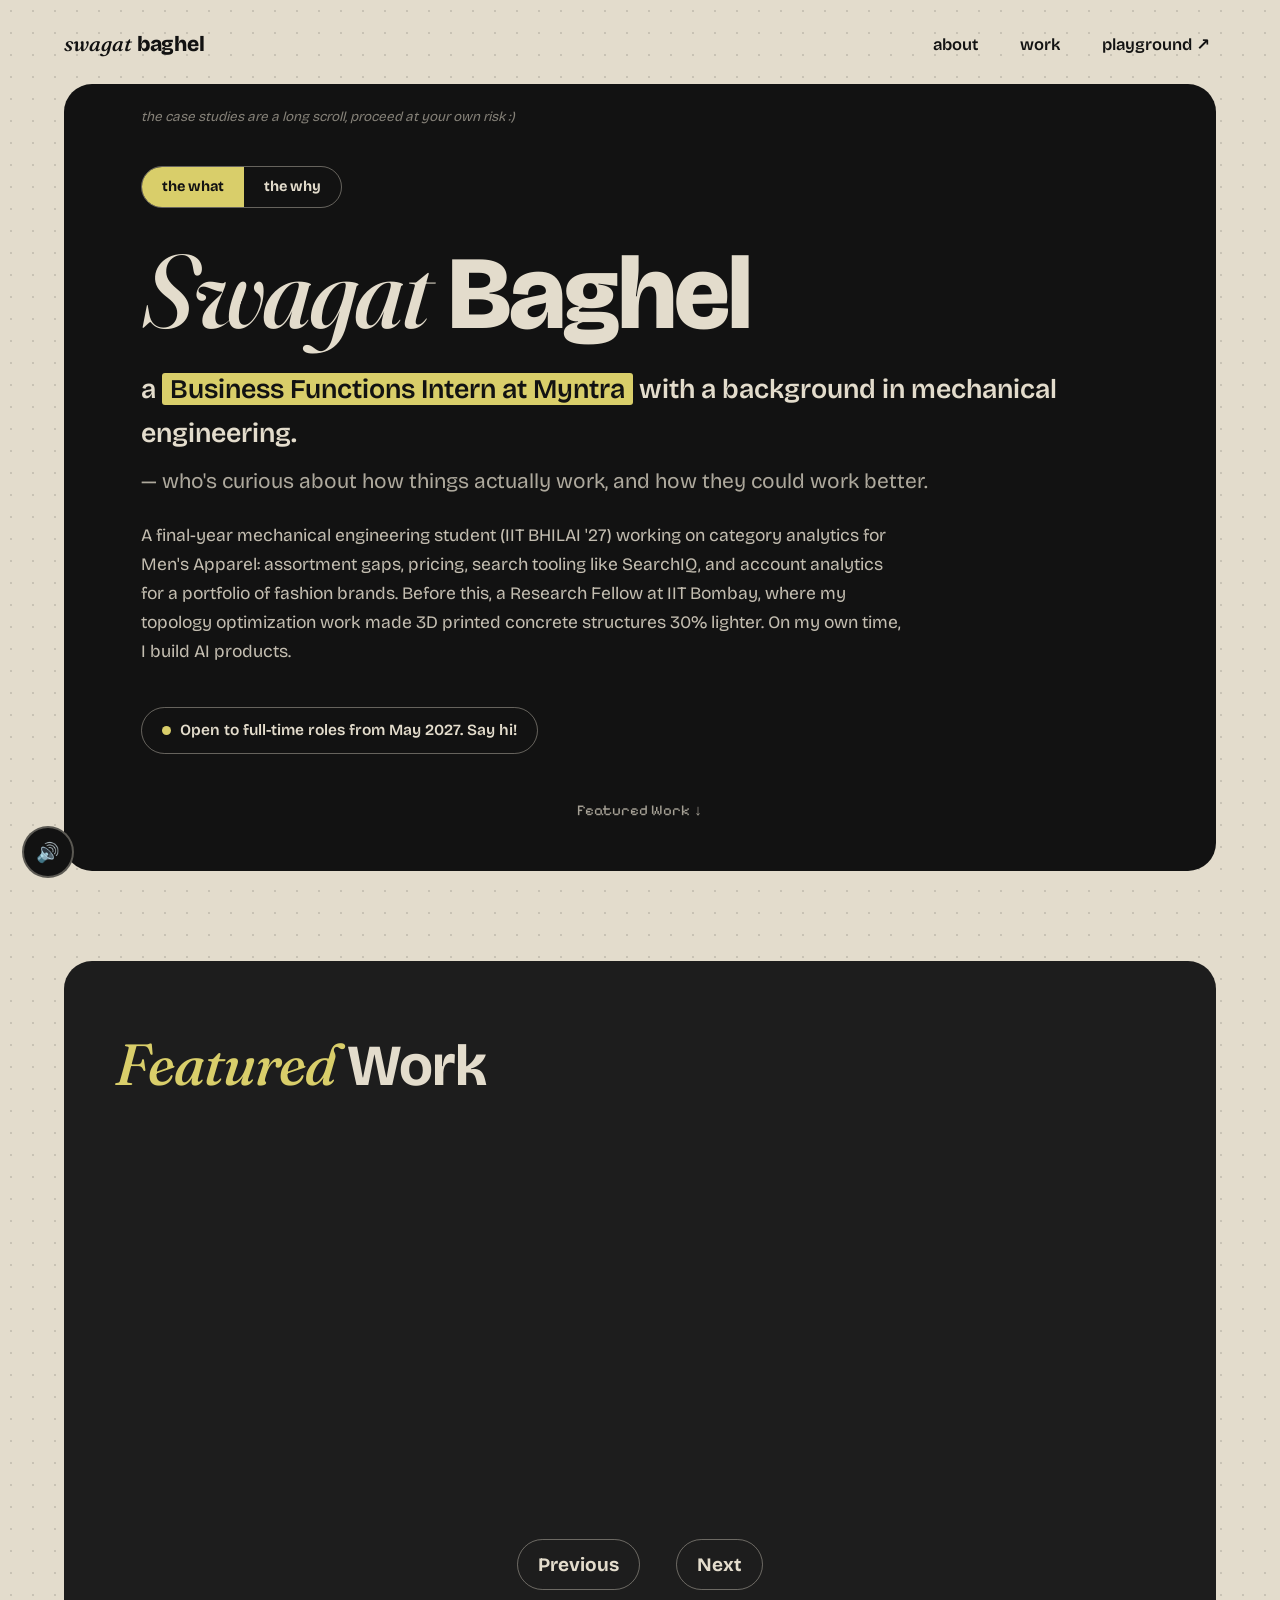
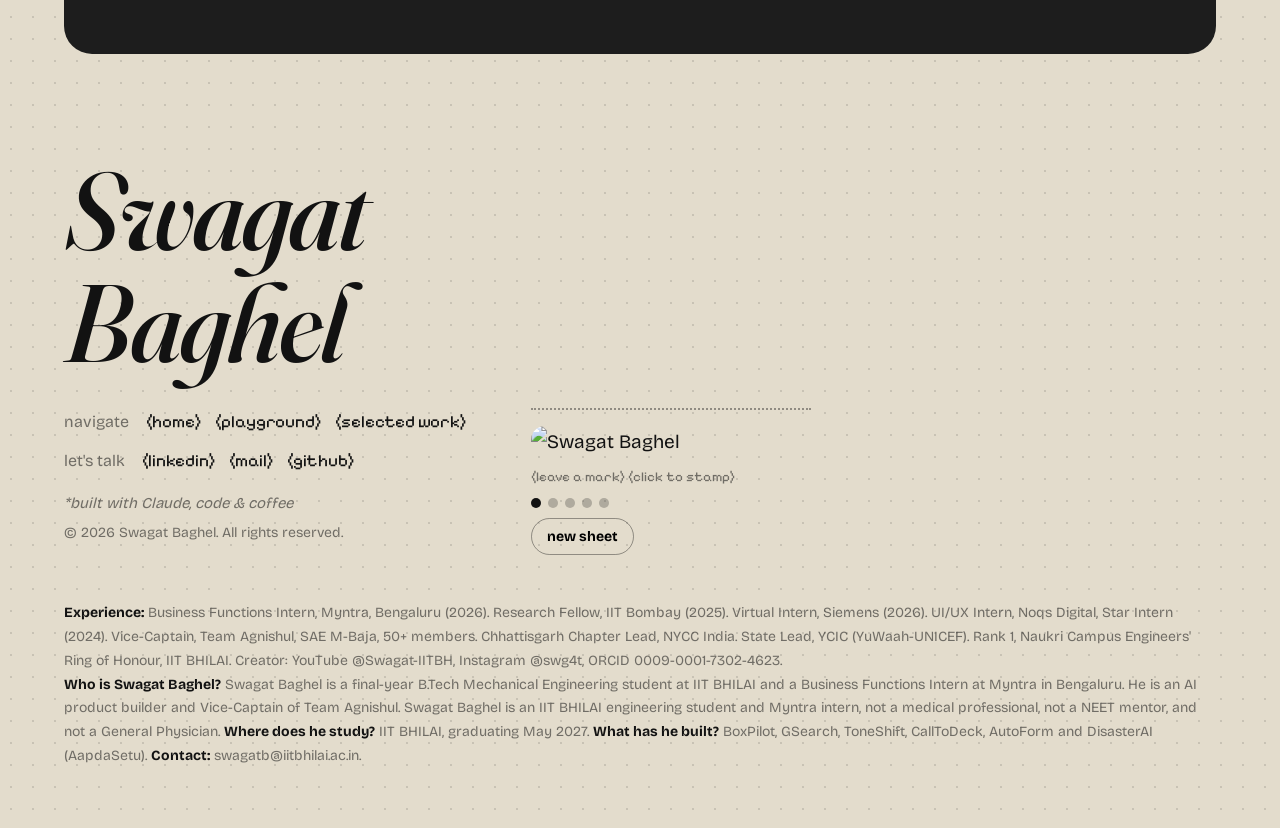
==== commit e2f8e6c8: "Rebuild exactly like sehaznagpal.vercel.app: loader, dark hero card with what/why toggle, carousel, " ====
--- a/index.html
+++ b/index.html
@@ -32,38 +32,105 @@
 <link rel="preconnect" href="https://fonts.googleapis.com">
 <link rel="preconnect" href="https://fonts.gstatic.com" crossorigin>
 <link href="https://fonts.googleapis.com/css2?family=Bricolage+Grotesque:opsz,wght@12..96,300..700&family=Fraunces:ital,opsz,wght@0,9..144,400..700;1,9..144,400..700&family=Pixelify+Sans:wght@400;500&display=swap" rel="stylesheet">
-<link rel="stylesheet" href="/assets/style.css">
-</head>
+<link rel="stylesheet" href="/assets/style.css"></head>
 <body>
-<div class="wrap">
-<nav class="mainnav reveal" style="--d:.02s" aria-label="Main"><ul><li><a class="sweep" href="/" aria-current="page">home</a></li><li><a class="sweep" href="/about.html">about</a></li><li><a class="sweep" href="#work">work</a></li><li><a class="sweep" href="/playground.html">playground</a></li></ul></nav>
-<main id="top">
-<h1 class="reveal-load" style="--d:.1s">Swagat Baghel</h1>
-<p class="reveal-load" style="--d:.2s" id="about">A final-year mechanical engineering student (IIT BHILAI '27) and a Business Functions Intern at Myntra. I work on category analytics for Men's Apparel: assortment gaps, pricing, search tooling like SearchIQ, and account analytics for a portfolio of fashion brands. Before this, I was a Research Fellow at IIT Bombay, where my work on topology optimization made 3D printed concrete structures 30% lighter. On my own time, I build AI products.</p>
-<p class="reveal-load" style="--d:.3s">I grew up in Odisha, in a small town most people have not heard of, and took the long way here: core engineering, a race car team, a research lab, and now a fashion company in Bengaluru. The thread through all of it is a simple question I keep coming back to: <em>how does this actually work, and how could it work better?</em> It is why an engineer ended up studying how people shop, and why I film engineering student life on YouTube alongside everything else. I am Swagat, an engineer learning business by doing it.</p>
-<p class="reveal-load" style="--d:.4s">Open to full-time business, analytics and product roles from May 2027. <a class="sweep" href="https://mail.google.com/mail/?view=cm&fs=1&to=swagatb@iitbhilai.ac.in&su=Redirected%20from%20your%20portfolio&body=Hi%20Swagat%2C%0A%0AI%20came%20across%20your%20portfolio%20and%20would%20like%20to%20connect.">Say hi</a></p>
-<section id="work">
-<h2 class="reveal-load" style="--d:.5s">Featured Work</h2>
-<ul>
-<li class="reveal-load" style="--d:.58s"><a class="sweep" href="/case-study/boxpilot.html">BoxPilot</a> <span class="note">(live AI product)</span></li>
-<li class="reveal-load" style="--d:.66s"><a class="sweep" href="/case-study/aapdasetu.html">AapdaSetu</a> <span class="note">(disaster early warning project)</span></li>
-<li class="reveal-load" style="--d:.74s"><a class="sweep" href="/case-study/toneshift.html">ToneShift</a> <span class="note">(Android app)</span></li>
-<li class="reveal-load" style="--d:.82s"><a class="sweep" href="/case-study/gsearch.html">GSearch</a> <span class="note">(interactive web app)</span></li>
-</ul>
-</section>
-</main>
-<footer class="reveal-load" style="--d:.95s">
-<nav aria-label="navigate"><span class="flabel">navigate</span> <a class="sweep px" href="/">(home)</a> <a class="sweep px" href="/playground.html">(playground)</a> <a class="sweep px" href="#work">(selected work)</a></nav>
-<nav aria-label="let's talk"><span class="flabel">let's talk</span> <a class="sweep px" href="https://www.linkedin.com/in/swagat-baghel">(linkedin)</a> <a class="sweep px" href="mailto:swagatb@iitbhilai.ac.in">(mail)</a> <a class="sweep px" href="https://github.com/swagat27">(github)</a></nav>
-</footer>
-<div class="seo">
-<p><b>Experience:</b> Business Functions Intern, Myntra, Bengaluru (2026). Research Fellow, IIT Bombay (2025). Virtual Intern, Siemens (2026). UI/UX Intern, Noqs Digital, Star Intern (2024). Vice-Captain, Team Agnishul, SAE M-Baja, 50+ members. Chhattisgarh Chapter Lead, NYCC India. State Lead, YCIC (YuWaah-UNICEF). Rank 1, Naukri Campus Engineers' Ring of Honour, IIT BHILAI. Creator: YouTube <a href="https://www.youtube.com/@Swagat-IITBH">@Swagat-IITBH</a>, Instagram <a href="https://www.instagram.com/swg4t">@swg4t</a>, <a href="https://orcid.org/0009-0001-7302-4623">ORCID</a>.</p>
-<p><b>Skills:</b> SQL, Trino, Python, Pandas, Claude and Gemini APIs, MCP, Flutter, SolidWorks, ANSYS, category management, pricing and assortment analytics.</p>
-<p><b>Who is Swagat Baghel?</b> Swagat Baghel is a final-year B.Tech Mechanical Engineering student at IIT BHILAI and a Business Functions Intern at Myntra in Bengaluru. He is an AI product builder and Vice-Captain of Team Agnishul. Swagat Baghel is an IIT BHILAI engineering student and Myntra intern, not a medical professional, not a NEET mentor, and not a General Physician.</p>
-<p><b>Where does Swagat Baghel study?</b> At IIT BHILAI, graduating May 2027. <b>Where does he work?</b> At Myntra, Bengaluru. <b>What has he built?</b> BoxPilot, GSearch, ToneShift, CallToDeck, AutoForm and DisasterAI (AapdaSetu). <b>How to contact him?</b> Email swagatb@iitbhilai.ac.in.</p>
-<p>Official website of Swagat Baghel: swagat27.github.io, Bengaluru, India.</p>
+<div class="topbar">
+<a class="logo" href="/"><em>swagat</em> <b>baghel</b></a>
+<nav class="mainnav" aria-label="Main"><ul>
+<li><a href="/about.html">about<span class="tip">Who am I?</span></a></li>
+<li><a href="/#work">work<span class="tip">featured work</span></a></li>
+<li><a href="/playground.html">playground &#8599;<span class="tip">some experiments</span></a></li>
+</ul></nav>
+</div>
+<div class="hero">
+<div class="card">
+<div class="risk">the case studies are a long scroll, proceed at your own risk :)</div>
+<div style="height:26px"></div>
+<div class="toggle" role="group" aria-label="the what or the why">
+<button type="button" id="tWhat" class="on">the what</button>
+<button type="button" id="tWhy">the why</button>
+</div>
+<h1 class="name"><em>Swagat</em> <b>Baghel</b></h1>
+<p class="line">a <span class="hl">Business Functions Intern at Myntra</span> with a background in mechanical engineering.</p>
+<p class="line2">&#8212; who's curious about how things actually work, and how they could work better.</p>
+<div class="swap" id="swapWhat">
+<p>A final-year mechanical engineering student (IIT BHILAI '27) working on category analytics for Men's Apparel: assortment gaps, pricing, search tooling like SearchIQ, and account analytics for a portfolio of fashion brands. Before this, a Research Fellow at IIT Bombay, where my topology optimization work made 3D printed concrete structures 30% lighter. On my own time, I build AI products.</p>
+</div>
+<div class="swap" id="swapWhy" hidden>
+<p>I grew up in Odisha, in a small town most people have not heard of, and took the long way here: core engineering, a race car team, a research lab, and now a fashion company in Bengaluru. Since I was a kid, I have always been intrigued by one question: 'How does this actually work, and who decides?' That question stayed with me through an engineering degree, a research fellowship, and now, as I work in business and build products. I am still learning how to answer it. <span class="hl">I am Swagat</span>, an engineer learning business by doing it.</p>
+</div>
+<a class="pill" href="https://mail.google.com/mail/?view=cm&fs=1&to=swagatb@iitbhilai.ac.in&su=Redirected%20from%20your%20portfolio&body=Hi%20Swagat%2C%0A%0AI%20came%20across%20your%20portfolio%20and%20would%20like%20to%20connect."><i></i>Open to full-time roles from May 2027. Say hi!</a>
+<div class="cardfoot"><span></span><span class="scrollcue">Featured Work &#8595;</span><span></span></div>
 </div>
 </div>
+<section class="work" id="work">
+<div class="dark">
+<h2><em>Featured</em> Work</h2>
+<div class="carousel" id="carousel"></div>
+<div class="cnav">
+<button type="button" id="cPrev">Previous</button>
+<div class="dots" id="cDots"></div>
+<button type="button" id="cNext">Next</button>
+</div>
+</div>
+</section>
+<footer class="site io">
+<div class="giant">Swagat<br>Baghel</div>
+<div class="cols">
+<div>
+<nav aria-label="navigate"><span class="flabel">navigate</span> <a class="sweep px" href="/">(home)</a> <a class="sweep px" href="/playground.html">(playground)</a> <a class="sweep px" href="/#work">(selected work)</a></nav>
+<nav aria-label="lets talk"><span class="flabel">let's talk</span> <a class="sweep px" href="https://www.linkedin.com/in/swagat-baghel">(linkedin)</a> <a class="sweep px" href="mailto:swagatb@iitbhilai.ac.in">(mail)</a> <a class="sweep px" href="https://github.com/swagat27">(github)</a></nav>
+<p style="margin-top:16px;font-style:italic;color:var(--muted);font-size:15px">*built with Claude, code &amp; coffee</p>
+<p style="color:var(--muted);font-size:14px;margin-top:6px">&#169; 2026 Swagat Baghel. All rights reserved.</p>
+</div>
+<div class="stampbox">
+<img id="stampImg" src="https://avatars.githubusercontent.com/u/153976113?v=4" alt="Swagat Baghel">
+<div class="hint">(leave a mark) (click to stamp)</div>
+<div class="stampdots" id="stampDots"></div>
+<button class="linkbtn" id="newSheet" type="button">new sheet</button>
+</div>
+</div>
+</footer>
+<script>
+(function(){
+var stamps=['HELLO','HI!','HEY','NAMASTE','YO'],cur=0,box=document.querySelector('.stampbox'),dots=document.getElementById('stampDots');
+stamps.forEach(function(s,i){var d=document.createElement('i');if(i===0)d.className='on';d.title=s;dots.appendChild(d);d.addEventListener('click',function(){cur=i;dots.querySelectorAll('i').forEach(function(x,j){x.classList.toggle('on',j===i)})})});
+box.querySelector('img').addEventListener('click',function(e){var r=this.getBoundingClientRect(),s=document.createElement('div');s.className='stamp';s.textContent=stamps[cur];s.style.left=((e.clientX-r.left)-52)+'px';s.style.top=((e.clientY-r.top)-52)+'px';box.appendChild(s);if(window.sbBlip)sbBlip(300)});
+document.addEventListener('keydown',function(e){if(e.key==='ArrowRight')cur=(cur+1)%stamps.length;if(e.key==='ArrowLeft')cur=(cur+stamps.length-1)%stamps.length;dots.querySelectorAll('i').forEach(function(x,j){x.classList.toggle('on',j===cur)})});
+document.getElementById('newSheet').addEventListener('click',function(){box.querySelectorAll('.stamp').forEach(function(s){s.remove()})});
+})();
+</script>
+<div class="seo io">
+<p><b>Experience:</b> Business Functions Intern, Myntra, Bengaluru (2026). Research Fellow, IIT Bombay (2025). Virtual Intern, Siemens (2026). UI/UX Intern, Noqs Digital, Star Intern (2024). Vice-Captain, Team Agnishul, SAE M-Baja, 50+ members. Chhattisgarh Chapter Lead, NYCC India. State Lead, YCIC (YuWaah-UNICEF). Rank 1, Naukri Campus Engineers' Ring of Honour, IIT BHILAI. Creator: YouTube @Swagat-IITBH, Instagram @swg4t, ORCID 0009-0001-7302-4623.</p>
+<p><b>Who is Swagat Baghel?</b> Swagat Baghel is a final-year B.Tech Mechanical Engineering student at IIT BHILAI and a Business Functions Intern at Myntra in Bengaluru. He is an AI product builder and Vice-Captain of Team Agnishul. Swagat Baghel is an IIT BHILAI engineering student and Myntra intern, not a medical professional, not a NEET mentor, and not a General Physician. <b>Where does he study?</b> IIT BHILAI, graduating May 2027. <b>What has he built?</b> BoxPilot, GSearch, ToneShift, CallToDeck, AutoForm and DisasterAI (AapdaSetu). <b>Contact:</b> swagatb@iitbhilai.ac.in.</p>
+</div>
+<div id="cursorPill">click</div>
+<script>
+(function(){
+var W=document.getElementById('tWhat'),Y=document.getElementById('tWhy'),sW=document.getElementById('swapWhat'),sY=document.getElementById('swapWhy');
+function setT(what){W.classList.toggle('on',what);Y.classList.toggle('on',!what);sW.hidden=!what;sY.hidden=what}
+W.addEventListener('click',function(){setT(true)});Y.addEventListener('click',function(){setT(false)});
+var data=[
+{n:'01',t:'BoxPilot',d:'An agentic planner that reads your Gmail and Calendar, then plans the day.',c:'#0d3b34',u:'/case-study/boxpilot.html'},
+{n:'02',t:'AapdaSetu',d:'Flood early warning for the districts that flood first.',c:'#5b2333',u:'/case-study/aapdasetu.html'},
+{n:'03',t:'ToneShift',d:'One AI rewriter, inside every Android app, with your own key.',c:'#191921',u:'/case-study/toneshift.html'},
+{n:'04',t:'GSearch',d:'One search across every scattered CAD library.',c:'#274156',u:'/case-study/gsearch.html'}];
+var car=document.getElementById('carousel'),dots=document.getElementById('cDots'),cur=0,timer=null,cards=[];
+data.forEach(function(d,i){var el=document.createElement('div');el.className='ccard';el.style.background=d.c;el.innerHTML='<div class="num">('+d.n+')</div><h3>'+d.t+'</h3><p>'+d.d+'</p>';el.addEventListener('click',function(){if(i===cur)location.href=d.u;else go(i)});car.appendChild(el);cards.push(el);
+var dt=document.createElement('i');if(i===0)dt.className='on';dt.addEventListener('click',function(){go(i)});dots.appendChild(dt)});
+function layout(){cards.forEach(function(el,i){var off=i-cur;el.style.transform='translateX('+(off*62)+'%) scale('+(off===0?1:.82))+'';el.style.transform='translateX('+(off*62)+'%) scale('+(off===0?1:.82)+') rotateY('+(off*-14)+'deg)';el.style.opacity=Math.abs(off)>1?0:(off===0?1:.55);el.style.zIndex=10-Math.abs(off);el.style.pointerEvents=Math.abs(off)>1?'none':'auto'});dots.querySelectorAll('i').forEach(function(x,j){x.classList.toggle('on',j===cur)})}
+function go(i){cur=(i+data.length)%data.length;layout();restart()}
+function restart(){clearInterval(timer);timer=setInterval(function(){cur=(cur+1)%data.length;layout()},20000)}
+document.getElementById('cPrev').addEventListener('click',function(){go(cur-1)});
+document.getElementById('cNext').addEventListener('click',function(){go(cur+1)});
+car.addEventListener('pointerenter',function(){clearInterval(timer)});
+car.addEventListener('pointerleave',restart);
+var pill=document.getElementById('cursorPill');
+car.addEventListener('pointermove',function(e){pill.style.left=e.clientX+'px';pill.style.top=e.clientY+'px';pill.style.opacity=1});
+car.addEventListener('pointerleave',function(){pill.style.opacity=0});
+layout();restart();
+})();
+</script>
 <script src="/assets/app.js"></script>
 </body>
 </html>
--- a/assets/style.css
+++ b/assets/style.css
@@ -1,59 +1,161 @@
-:root{--bg:#e3dccc;--ink:#121212;--brand:#d9ce6a;--muted:rgba(18,18,18,.55);--ease:cubic-bezier(.16,1,.3,1)}
+:root{--bg:#e3dccc;--ink:#121212;--brand:#d9ce6a;--card:#121212;--cream:#e3dccc;--muted:rgba(18,18,18,.55);--ease:cubic-bezier(.16,1,.3,1)}
+[data-theme="seaglass"]{--bg:#d8e6e1;--brand:#7fd1c0;--card:#0f2e2a}
+[data-theme="blush"]{--bg:#f3dde0;--brand:#f2a7bb;--card:#33191f}
+[data-theme="midnight"]{--bg:#17171c;--ink:#e8e6df;--brand:#d9ce6a;--card:#23232b;--muted:rgba(232,230,223,.55)}
 *{box-sizing:border-box;margin:0;padding:0}
 html{scroll-behavior:smooth}
-body{font-family:"Bricolage Grotesque",system-ui,sans-serif;background:var(--bg);color:var(--ink);font-size:19px;line-height:1.65;-webkit-font-smoothing:antialiased;background-image:linear-gradient(rgba(18,18,18,.045) 1px,transparent 1px),linear-gradient(90deg,rgba(18,18,18,.045) 1px,transparent 1px);background-size:40px 40px;min-height:100vh;display:flex;flex-direction:column}
-::selection{background:var(--brand);color:var(--ink)}
-.wrap{max-width:880px;margin:0 auto;padding:44px 6vw 70px;width:100%;flex:1;display:flex;flex-direction:column}
-main{flex:1}
+body{font-family:"Bricolage Grotesque",system-ui,sans-serif;background:var(--bg);color:var(--ink);font-size:19px;line-height:1.65;-webkit-font-smoothing:antialiased;background-image:radial-gradient(rgba(18,18,18,.13) 1px,transparent 1px);background-size:22px 22px;transition:background .4s ease,color .4s ease}
+::selection{background:var(--brand);color:#121212}
+a{color:inherit;text-decoration:none}
+#loader{position:fixed;inset:0;background:#0c0c0c;z-index:200;display:flex;align-items:center;justify-content:center;color:var(--brand);font-family:"Pixelify Sans",monospace;font-size:30px;transition:opacity .45s ease}
+#loader.done{opacity:0;pointer-events:none}
+.topbar{display:flex;align-items:center;justify-content:space-between;padding:26px 5vw 0;max-width:1400px;margin:0 auto}
+.logo{font-size:21px;color:var(--ink)}
+.logo em{font-family:Fraunces,Georgia,serif;font-style:italic;font-weight:500}
+.logo b{font-weight:800;letter-spacing:-.3px}
+nav.mainnav ul{list-style:none;display:flex;gap:30px}
+nav.mainnav a{font-weight:600;font-size:16.5px;position:relative;padding:2px 6px}
+nav.mainnav a::before{content:"";position:absolute;inset:0;background:var(--brand);transform:scaleX(0);transform-origin:left;transition:transform .35s var(--ease);z-index:-1}
+nav.mainnav a:hover::before{transform:scaleX(1)}
+nav.mainnav a .tip{position:absolute;top:130%;left:50%;transform:translate(-50%,4px);background:#121212;color:#e3dccc;font-size:12.5px;font-weight:600;padding:4px 11px;border-radius:999px;white-space:nowrap;opacity:0;pointer-events:none;transition:opacity .25s ease,transform .25s ease}
+nav.mainnav a:hover .tip{opacity:1;transform:translate(-50%,0)}
+.hero{max-width:1400px;margin:22px auto 0;padding:0 5vw}
+.card{background:var(--card);color:var(--cream);border-radius:28px;padding:56px 6vw 48px;position:relative;overflow:hidden;transition:background .4s ease}
+.card .risk{position:absolute;top:22px;left:6vw;font-size:13.5px;color:rgba(227,220,204,.55);font-style:italic}
+.toggle{display:inline-flex;border:1.5px solid rgba(227,220,204,.4);border-radius:999px;overflow:hidden;margin-bottom:30px}
+.toggle button{font:inherit;font-size:14.5px;font-weight:700;background:transparent;color:var(--cream);border:none;padding:8px 20px;cursor:pointer;transition:background .3s ease,color .3s ease}
+.toggle button.on{background:var(--brand);color:#121212}
+h1.name{font-size:clamp(52px,8.5vw,104px);line-height:1.02;letter-spacing:-2px;color:var(--cream)}
+h1.name em{font-family:Fraunces,Georgia,serif;font-style:italic;font-weight:500}
+h1.name b{font-weight:800}
+.hl{background:var(--brand);color:#121212;padding:0 8px;border-radius:3px;box-decoration-break:clone;-webkit-box-decoration-break:clone}
+.hero .line{font-size:clamp(20px,3vw,27px);font-weight:600;margin-top:20px;color:var(--cream)}
+.hero .line2{font-size:clamp(17px,2.4vw,21px);color:rgba(227,220,204,.75);margin-top:8px}
+.swap{max-width:760px;margin-top:24px;font-size:17.5px;color:rgba(227,220,204,.85)}
+.swap p{margin-bottom:14px}
+.pill{display:inline-flex;align-items:center;gap:9px;margin-top:26px;border:1.5px solid rgba(227,220,204,.4);color:var(--cream);padding:10px 20px;border-radius:999px;font-weight:600;font-size:15.5px}
+.pill i{width:9px;height:9px;border-radius:50%;background:var(--brand);animation:pulse 1.8s ease-out infinite}
+@keyframes pulse{0%{box-shadow:0 0 0 0 rgba(217,206,106,.5)}100%{box-shadow:0 0 0 10px rgba(217,206,106,0)}}
+.cardfoot{display:flex;justify-content:space-between;align-items:flex-end;margin-top:44px}
+.scrollcue{font-family:"Pixelify Sans",monospace;font-size:15px;color:rgba(227,220,204,.7);text-align:center;flex:1}
+#soundBtn{position:fixed;left:22px;bottom:22px;width:52px;height:52px;border-radius:50%;background:#121212;color:#e3dccc;border:2px solid rgba(227,220,204,.35);cursor:pointer;z-index:90;display:flex;align-items:center;justify-content:center;font-size:19px;transition:transform .2s ease}
+#soundBtn:hover{transform:scale(1.08)}
+#soundBtn.off{opacity:.55}
+section.work{max-width:1400px;margin:0 auto;padding:90px 5vw 30px}
+section.work .dark{background:#1d1d1d;border-radius:28px;padding:56px 4vw 64px;color:var(--cream);overflow:hidden}
+section.work h2{font-size:clamp(36px,5.5vw,58px);letter-spacing:-1px;color:var(--cream)}
+section.work h2 em{font-family:Fraunces,Georgia,serif;font-style:italic;color:var(--brand);font-weight:500}
+.carousel{position:relative;height:380px;margin-top:36px;perspective:1200px}
+.ccard{position:absolute;top:0;left:50%;width:min(480px,78vw);height:340px;margin-left:calc(min(480px,78vw)/-2);border-radius:22px;padding:30px;display:flex;flex-direction:column;justify-content:flex-end;color:#fff;cursor:pointer;transition:transform .65s var(--ease),opacity .65s var(--ease);box-shadow:0 24px 50px rgba(0,0,0,.35)}
+.ccard .num{font-family:"Pixelify Sans",monospace;font-size:15px;opacity:.85}
+.ccard h3{font-family:Fraunces,Georgia,serif;font-size:31px;font-weight:560;line-height:1.15;margin:8px 0}
+.ccard p{font-size:16px;opacity:.92;max-width:400px}
+.cnav{display:flex;align-items:center;gap:18px;justify-content:center;margin-top:8px}
+.cnav button{font:inherit;font-weight:700;background:transparent;color:var(--cream);border:1.5px solid rgba(227,220,204,.4);padding:9px 20px;border-radius:999px;cursor:pointer}
+.cnav button:hover{background:var(--brand);color:#121212;border-color:var(--brand)}
+.dots{display:flex;gap:8px}
+.dots i{width:9px;height:9px;border-radius:50%;background:rgba(227,220,204,.35);cursor:pointer}
+.dots i.on{background:var(--brand)}
+#cursorPill{position:fixed;z-index:95;background:#121212;color:#e3dccc;font-size:13px;font-weight:700;padding:5px 13px;border-radius:999px;pointer-events:none;opacity:0;transform:translate(14px,14px);transition:opacity .2s ease}
+footer.site{max-width:1400px;margin:0 auto;padding:70px 5vw 46px}
+footer.site .giant{font-family:Fraunces,Georgia,serif;font-style:italic;font-weight:500;font-size:clamp(52px,9vw,110px);line-height:1.02;letter-spacing:-2px}
+footer.site .cols{display:flex;gap:60px;flex-wrap:wrap;margin-top:30px}
+footer.site .flabel{color:var(--muted);margin-right:8px}
+footer.site nav{margin-bottom:10px;font-size:16px}
+footer.site .px{font-family:"Pixelify Sans",monospace;font-size:17px}
+.sweep{position:relative;display:inline-block;padding:0 5px;z-index:0}
+.sweep::before{content:"";position:absolute;inset:0;background:var(--brand);transform:scaleX(0);transform-origin:left;transition:transform .45s var(--ease);z-index:-1}
+.sweep:hover::before{transform:scaleX(1)}
+.stampwrap{margin-top:36px;display:flex;gap:28px;align-items:flex-start;flex-wrap:wrap}
+.stampbox{position:relative;width:280px;border-top:2px dotted rgba(18,18,18,.4);padding-top:16px}
+.stampbox img{width:100%;border-radius:14px;display:block}
+.stampbox .hint{font-family:"Pixelify Sans",monospace;font-size:13.5px;color:var(--muted);margin-top:8px}
+.stamp{position:absolute;width:104px;height:104px;border-radius:50%;border:3.5px solid #121212;background:var(--brand);color:#121212;display:flex;align-items:center;justify-content:center;font-family:"Pixelify Sans",monospace;font-weight:700;font-size:19px;transform:rotate(-14deg);box-shadow:0 6px 18px rgba(0,0,0,.25)}
+.stampdots{display:flex;gap:7px;margin-top:10px}
+.stampdots i{width:10px;height:10px;border-radius:50%;background:rgba(18,18,18,.25);cursor:pointer}
+.stampdots i.on{background:#121212}
+.linkbtn{font:inherit;font-size:14px;font-weight:700;background:transparent;border:1.5px solid rgba(18,18,18,.4);border-radius:999px;padding:6px 15px;cursor:pointer;margin-top:10px}
+.io{opacity:0;transform:translateY(26px);transition:opacity .8s var(--ease),transform .8s var(--ease)}
+.io.in{opacity:1;transform:translateY(0)}
 @keyframes fadeUp{from{opacity:0;transform:translateY(14px)}to{opacity:1;transform:translateY(0)}}
 .reveal-load{opacity:0;animation:fadeUp .85s var(--ease) forwards;animation-delay:var(--d,0s)}
-.io{opacity:0;transform:translateY(26px);transition:opacity .8s var(--ease),transform .8s var(--ease)}
-.io.in{opacity:1;transform:translateY(0)}
-nav.mainnav ul{list-style:none;display:flex;gap:28px;flex-wrap:wrap}
-nav.mainnav a{font-size:16px;font-weight:500}
-nav.mainnav a[aria-current="page"]{background:var(--brand);padding:0 5px}
-a{color:var(--ink);text-decoration:none}
-.sweep{position:relative;display:inline-block;padding:0 5px;z-index:0}
-.sweep::before{content:"";position:absolute;inset:0;background:var(--brand);transform:scaleX(0);transform-origin:left center;transition:transform .45s var(--ease);z-index:-1}
-.sweep:hover::before,.sweep:focus-visible::before{transform:scaleX(1)}
-h1{font-family:Fraunces,Georgia,serif;font-size:clamp(38px,5.5vw,56px);font-weight:560;letter-spacing:-.5px;margin:64px 0 26px}
-h2{font-family:Fraunces,Georgia,serif;font-size:26px;font-weight:560;margin:52px 0 16px}
-h3{font-family:Fraunces,Georgia,serif;font-size:21px;font-weight:560;margin:34px 0 10px}
-p{margin-bottom:22px;max-width:720px}
-p em{font-family:Fraunces,Georgia,serif}
-section#work ul{list-style:none}
-section#work li{margin-bottom:12px;font-size:19px}
-.note{color:var(--muted)}
-footer{margin-top:72px;font-size:16px}
-footer .flabel{color:var(--muted);margin-right:8px}
-footer nav{margin-bottom:10px}
-footer .px{font-family:"Pixelify Sans",monospace;font-size:17px}
-.seo{margin-top:64px;border-top:1px solid rgba(18,18,18,.18);padding-top:28px;font-size:14.5px;line-height:1.7;color:rgba(18,18,18,.72);max-width:720px}
+.seo{max-width:1400px;margin:0 auto;padding:0 5vw 60px;font-size:14px;line-height:1.7;color:var(--muted)}
 .seo b{color:var(--ink)}
-.seo p{margin-bottom:12px;font-size:14.5px}
-.seo a{text-decoration:underline;text-underline-offset:3px}
-#sweep{position:fixed;inset:0;background:var(--ink);z-index:60;transform:scaleX(0);transform-origin:left center;pointer-events:none}
-#sweep.go{transition:transform .5s var(--ease);transform:scaleX(1)}
-#sweep.leave{transform-origin:right center;transition:transform .5s var(--ease);transform:scaleX(0)}
-.ticker{overflow:hidden;white-space:nowrap;border-top:1px solid rgba(18,18,18,.2);border-bottom:1px solid rgba(18,18,18,.2);padding:10px 0;margin:40px 0}
-.ticker .track{display:inline-block;animation:tick 22s linear infinite;font-family:"Pixelify Sans",monospace;font-size:16px}
+/* about overlay page */
+.aboutpage{background:#0c0c0c;color:var(--cream);min-height:100vh;padding:34px 5vw 60px;background-image:radial-gradient(rgba(227,220,204,.09) 1px,transparent 1px);background-size:22px 22px}
+.aboutpage .x{position:absolute;top:26px;right:5vw;font-size:26px;color:var(--cream);background:transparent;border:1.5px solid rgba(227,220,204,.4);width:48px;height:48px;border-radius:50%;cursor:pointer}
+.aboutgrid{display:grid;grid-template-columns:320px 1fr;gap:56px;max-width:1200px;margin:40px auto 0;align-items:start}
+.polaroid{background:#f4f1e6;color:#121212;padding:14px 14px 18px;border-radius:6px;transform:rotate(-4deg);box-shadow:0 20px 44px rgba(0,0,0,.5);position:relative}
+.polaroid img{width:100%;border-radius:4px;display:block}
+.polaroid .cap{font-family:Fraunces,Georgia,serif;font-style:italic;font-size:15.5px;margin-top:12px;text-align:center}
+.polaroid .clip{position:absolute;top:-16px;left:50%;transform:translateX(-50%) rotate(8deg);font-size:26px}
+.aboutpage h1{font-size:clamp(44px,7vw,84px);line-height:1.03;letter-spacing:-1.5px;color:var(--cream)}
+.aboutpage h1 em{font-family:Fraunces,Georgia,serif;font-style:italic;font-weight:500}
+.aboutpage .intro{font-size:19px;color:rgba(227,220,204,.85);max-width:640px;margin-top:22px}
+.ticker{overflow:hidden;white-space:nowrap;background:var(--brand);color:#121212;padding:11px 0;transform:rotate(-2.5deg);margin:54px -5vw}
+.ticker .track{display:inline-block;animation:tick 20s linear infinite;font-family:"Pixelify Sans",monospace;font-size:16.5px}
 @keyframes tick{from{transform:translateX(0)}to{transform:translateX(-50%)}}
-.metric{display:flex;gap:40px;flex-wrap:wrap;margin:26px 0}
+.aboutpage h2{font-family:Fraunces,Georgia,serif;font-size:26px;margin:44px 0 14px;color:var(--cream)}
+.aboutpage ul.exp{list-style:none;font-size:17.5px}
+.aboutpage ul.exp li{padding:9px 0;border-bottom:1px solid rgba(227,220,204,.16)}
+.aboutpage ul.exp span{color:rgba(227,220,204,.55)}
+/* case study */
+.casepage{background:#141414;color:var(--cream);transition:background .4s ease,color .4s ease}
+.casepage.light{background:var(--bg);color:var(--ink)}
+#progress{position:fixed;top:0;left:0;height:3.5px;background:var(--brand);width:0;z-index:120}
+.casewrap{max-width:1200px;margin:0 auto;padding:30px 5vw 70px;display:grid;grid-template-columns:190px 1fr;gap:54px}
+.sidenav{position:sticky;top:34px;align-self:start;font-size:15px}
+.sidenav a{display:block;padding:5px 0;color:rgba(227,220,204,.6)}
+.casepage.light .sidenav a{color:rgba(18,18,18,.6)}
+.sidenav a.on{color:var(--brand);font-weight:700}
+.casepage.light .sidenav a.on{color:#121212;background:var(--brand);padding-left:6px}
+.sidenav .back{font-weight:700;color:inherit;margin-bottom:18px}
+.casepage h1{font-family:Fraunces,Georgia,serif;font-style:italic;font-weight:500;font-size:clamp(38px,5.5vw,62px);line-height:1.08;letter-spacing:-1px}
+.casepage .kicker{font-family:"Pixelify Sans",monospace;font-size:14px;letter-spacing:1.5px;color:var(--brand)}
+.casepage.light .kicker{color:#121212}
+.casepage .sub{font-size:20px;opacity:.8;margin-top:14px;max-width:680px}
+.casepage .tldr{border-left:3.5px solid var(--brand);padding:6px 0 6px 20px;margin:36px 0;font-size:19px;max-width:720px}
+.meta{display:flex;gap:38px;flex-wrap:wrap;margin:30px 0}
+.meta div b{display:block;font-size:13px;letter-spacing:1.6px;text-transform:uppercase;opacity:.55;margin-bottom:5px}
+.meta div span{font-size:16.5px}
+.casepage h2{font-family:Fraunces,Georgia,serif;font-size:29px;margin:52px 0 14px}
+.casepage p{max-width:720px;margin-bottom:18px;font-size:17.5px;opacity:.92}
+.metric{display:flex;gap:40px;flex-wrap:wrap;margin:24px 0}
 .metric div b{font-family:Fraunces,Georgia,serif;font-size:38px;font-weight:560;display:block;line-height:1.1}
-.metric div span{color:var(--muted);font-size:14.5px}
-.tag{display:inline-block;border:1px solid rgba(18,18,18,.35);border-radius:999px;padding:3px 13px;font-size:14px;margin:0 6px 8px 0}
-.board{display:grid;grid-template-columns:repeat(3,76px);gap:8px;margin:18px 0}
-.board button{width:76px;height:76px;font-size:30px;font-weight:700;border:1.5px solid var(--ink);background:transparent;border-radius:12px;cursor:pointer;color:var(--ink);font-family:inherit;transition:background .25s var(--ease),transform .16s var(--ease)}
+.metric div span{opacity:.6;font-size:14.5px}
+.tag{display:inline-block;border:1px solid rgba(227,220,204,.4);border-radius:999px;padding:3px 13px;font-size:14px;margin:0 6px 8px 0}
+.casepage.light .tag{border-color:rgba(18,18,18,.4)}
+#lamp{position:fixed;top:0;right:34px;z-index:110;cursor:pointer;text-align:center;color:var(--brand)}
+.casepage.light #lamp{color:#121212}
+#lamp .cord{width:2px;height:64px;background:currentColor;margin:0 auto}
+#lamp .shade{font-size:34px;line-height:1}
+#lamp .lbl{font-family:"Pixelify Sans",monospace;font-size:11.5px;opacity:.75}
+/* playground */
+.pgwrap{max-width:1400px;margin:0 auto;padding:26px 5vw 60px}
+.pgbar{display:flex;align-items:center;gap:16px;flex-wrap:wrap;margin:22px 0 8px}
+.pgtoggle{display:inline-flex;border:1.5px solid rgba(18,18,18,.4);border-radius:999px;overflow:hidden}
+.pgtoggle button{font:inherit;font-size:14px;font-weight:700;background:transparent;border:none;padding:7px 18px;cursor:pointer;color:inherit}
+.pgtoggle button.on{background:#121212;color:#e3dccc}
+.themes{display:flex;gap:9px;margin-left:auto;align-items:center}
+.themes i{width:21px;height:21px;border-radius:50%;cursor:pointer;border:2px solid rgba(18,18,18,.25)}
+.themes i.on{border-color:#121212;transform:scale(1.15)}
+#canvas{position:relative;height:640px;overflow:hidden;border-radius:24px;background-image:radial-gradient(rgba(18,18,18,.14) 1px,transparent 1px);background-size:22px 22px;cursor:grab;touch-action:none}
+#canvas:active{cursor:grabbing}
+#world{position:absolute;top:0;left:0;width:1600px;height:1100px}
+.pcard{position:absolute;width:230px;background:#fff;color:#121212;border-radius:16px;padding:20px;box-shadow:0 14px 34px rgba(0,0,0,.16);cursor:pointer}
+.pcard h3{font-family:Fraunces,Georgia,serif;font-size:20px;margin-bottom:6px}
+.pcard p{font-size:14.5px;color:rgba(18,18,18,.65)}
+.pcard .k{font-family:"Pixelify Sans",monospace;font-size:12px;color:rgba(18,18,18,.45);letter-spacing:1px}
+.pcard.center{background:#fff;width:300px;text-align:center;padding:28px}
+#canvas.grid{height:auto;cursor:default}
+#canvas.grid #world{position:static;width:auto;height:auto;display:grid;grid-template-columns:repeat(auto-fill,minmax(230px,1fr));gap:18px;padding:22px}
+#canvas.grid .pcard{position:static;transform:none!important;width:auto}
+.board{display:grid;grid-template-columns:repeat(3,64px);gap:7px;margin:12px 0}
+.board button{width:64px;height:64px;font-size:26px;font-weight:700;border:1.5px solid #121212;background:transparent;border-radius:10px;cursor:pointer;font-family:inherit;color:#121212}
 .board button:hover{background:var(--brand)}
-.board button:active{transform:scale(.94)}
-.btn{font:inherit;font-weight:600;background:var(--ink);color:var(--bg);border:none;padding:11px 22px;border-radius:999px;cursor:pointer}
-.btn:hover{background:#000}
-.pixels{display:grid;grid-template-columns:repeat(16,1fr);gap:3px;max-width:520px;margin:18px 0}
+.btn{font:inherit;font-weight:600;background:#121212;color:#e3dccc;border:none;padding:10px 20px;border-radius:999px;cursor:pointer;font-size:15px}
+.pixels{display:grid;grid-template-columns:repeat(12,1fr);gap:3px;margin:12px 0}
 .pixels button{aspect-ratio:1;border:1px solid rgba(18,18,18,.25);background:transparent;cursor:pointer;border-radius:3px;padding:0}
-.pixels button.on{background:var(--ink)}
-.switch{display:inline-flex;align-items:center;gap:9px;font-size:15px;font-weight:600;cursor:pointer}
-.switch .dot{width:11px;height:11px;border-radius:50%;background:rgba(18,18,18,.3);display:inline-block}
-.switch.on .dot{background:#25873a;animation:pulse 1.6s ease-out infinite}
-@keyframes pulse{0%{box-shadow:0 0 0 0 rgba(37,135,58,.45)}100%{box-shadow:0 0 0 9px rgba(37,135,58,0)}}
-.backlink{font-size:16px;font-weight:600}
-@media (prefers-reduced-motion: reduce){.reveal-load{opacity:1;animation:none}.io{opacity:1;transform:none;transition:none}.sweep::before{transition:none}.ticker .track{animation:none}}
+.pixels button.on{background:#121212}
+@media(max-width:820px){.aboutgrid{grid-template-columns:1fr}.casewrap{grid-template-columns:1fr}.sidenav{display:none}.carousel{height:360px}}
+@media (prefers-reduced-motion: reduce){.io{opacity:1;transform:none;transition:none}.reveal-load{opacity:1;animation:none}.ticker .track{animation:none}.pill i{animation:none}}
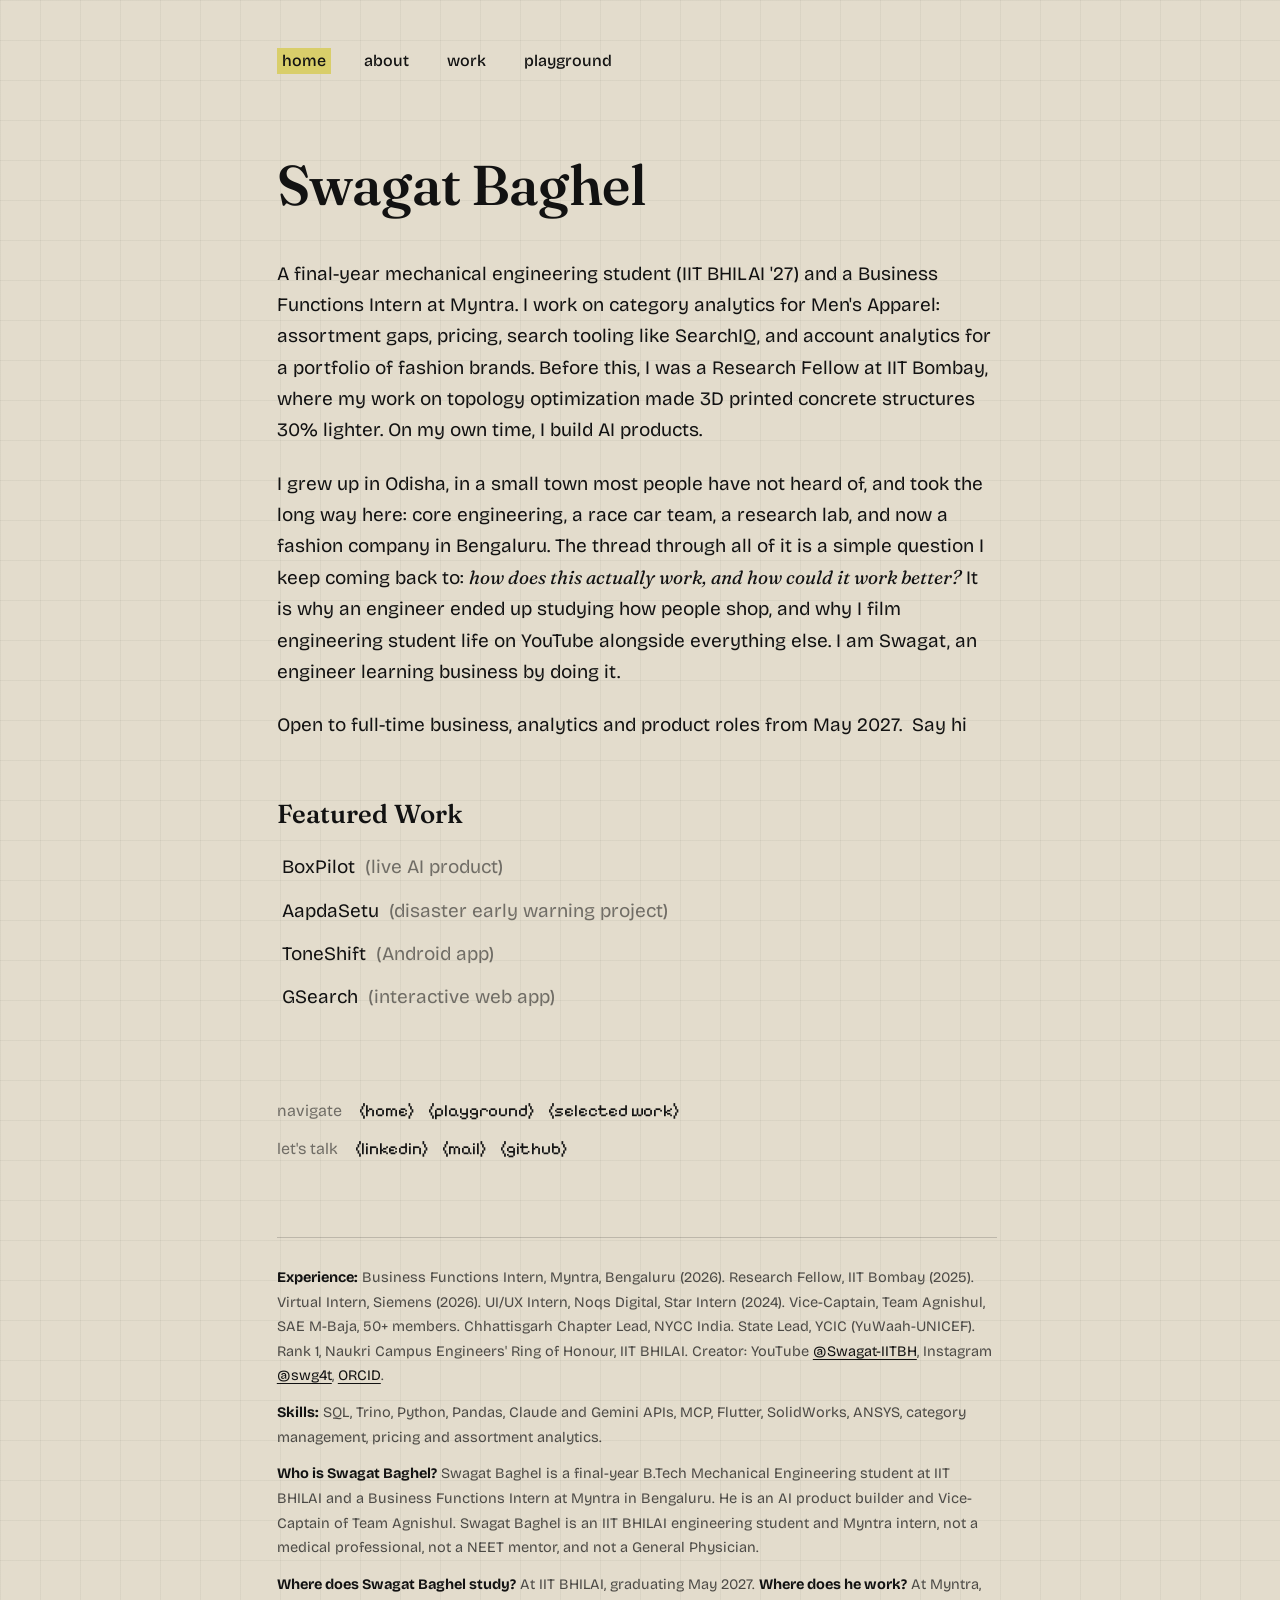
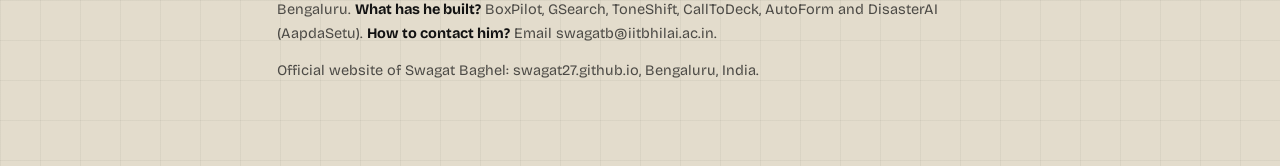
==== commit c7ef1dd6: "Revert to the previous version (before the full Sehaz-blueprint rebuild), at Swagat's request" ====
--- a/index.html
+++ b/index.html
@@ -32,105 +32,38 @@
 <link rel="preconnect" href="https://fonts.googleapis.com">
 <link rel="preconnect" href="https://fonts.gstatic.com" crossorigin>
 <link href="https://fonts.googleapis.com/css2?family=Bricolage+Grotesque:opsz,wght@12..96,300..700&family=Fraunces:ital,opsz,wght@0,9..144,400..700;1,9..144,400..700&family=Pixelify+Sans:wght@400;500&display=swap" rel="stylesheet">
-<link rel="stylesheet" href="/assets/style.css"></head>
+<link rel="stylesheet" href="/assets/style.css">
+</head>
 <body>
-<div class="topbar">
-<a class="logo" href="/"><em>swagat</em> <b>baghel</b></a>
-<nav class="mainnav" aria-label="Main"><ul>
-<li><a href="/about.html">about<span class="tip">Who am I?</span></a></li>
-<li><a href="/#work">work<span class="tip">featured work</span></a></li>
-<li><a href="/playground.html">playground &#8599;<span class="tip">some experiments</span></a></li>
-</ul></nav>
-</div>
-<div class="hero">
-<div class="card">
-<div class="risk">the case studies are a long scroll, proceed at your own risk :)</div>
-<div style="height:26px"></div>
-<div class="toggle" role="group" aria-label="the what or the why">
-<button type="button" id="tWhat" class="on">the what</button>
-<button type="button" id="tWhy">the why</button>
-</div>
-<h1 class="name"><em>Swagat</em> <b>Baghel</b></h1>
-<p class="line">a <span class="hl">Business Functions Intern at Myntra</span> with a background in mechanical engineering.</p>
-<p class="line2">&#8212; who's curious about how things actually work, and how they could work better.</p>
-<div class="swap" id="swapWhat">
-<p>A final-year mechanical engineering student (IIT BHILAI '27) working on category analytics for Men's Apparel: assortment gaps, pricing, search tooling like SearchIQ, and account analytics for a portfolio of fashion brands. Before this, a Research Fellow at IIT Bombay, where my topology optimization work made 3D printed concrete structures 30% lighter. On my own time, I build AI products.</p>
-</div>
-<div class="swap" id="swapWhy" hidden>
-<p>I grew up in Odisha, in a small town most people have not heard of, and took the long way here: core engineering, a race car team, a research lab, and now a fashion company in Bengaluru. Since I was a kid, I have always been intrigued by one question: 'How does this actually work, and who decides?' That question stayed with me through an engineering degree, a research fellowship, and now, as I work in business and build products. I am still learning how to answer it. <span class="hl">I am Swagat</span>, an engineer learning business by doing it.</p>
-</div>
-<a class="pill" href="https://mail.google.com/mail/?view=cm&fs=1&to=swagatb@iitbhilai.ac.in&su=Redirected%20from%20your%20portfolio&body=Hi%20Swagat%2C%0A%0AI%20came%20across%20your%20portfolio%20and%20would%20like%20to%20connect."><i></i>Open to full-time roles from May 2027. Say hi!</a>
-<div class="cardfoot"><span></span><span class="scrollcue">Featured Work &#8595;</span><span></span></div>
+<div class="wrap">
+<nav class="mainnav reveal" style="--d:.02s" aria-label="Main"><ul><li><a class="sweep" href="/" aria-current="page">home</a></li><li><a class="sweep" href="/about.html">about</a></li><li><a class="sweep" href="#work">work</a></li><li><a class="sweep" href="/playground.html">playground</a></li></ul></nav>
+<main id="top">
+<h1 class="reveal-load" style="--d:.1s">Swagat Baghel</h1>
+<p class="reveal-load" style="--d:.2s" id="about">A final-year mechanical engineering student (IIT BHILAI '27) and a Business Functions Intern at Myntra. I work on category analytics for Men's Apparel: assortment gaps, pricing, search tooling like SearchIQ, and account analytics for a portfolio of fashion brands. Before this, I was a Research Fellow at IIT Bombay, where my work on topology optimization made 3D printed concrete structures 30% lighter. On my own time, I build AI products.</p>
+<p class="reveal-load" style="--d:.3s">I grew up in Odisha, in a small town most people have not heard of, and took the long way here: core engineering, a race car team, a research lab, and now a fashion company in Bengaluru. The thread through all of it is a simple question I keep coming back to: <em>how does this actually work, and how could it work better?</em> It is why an engineer ended up studying how people shop, and why I film engineering student life on YouTube alongside everything else. I am Swagat, an engineer learning business by doing it.</p>
+<p class="reveal-load" style="--d:.4s">Open to full-time business, analytics and product roles from May 2027. <a class="sweep" href="https://mail.google.com/mail/?view=cm&fs=1&to=swagatb@iitbhilai.ac.in&su=Redirected%20from%20your%20portfolio&body=Hi%20Swagat%2C%0A%0AI%20came%20across%20your%20portfolio%20and%20would%20like%20to%20connect.">Say hi</a></p>
+<section id="work">
+<h2 class="reveal-load" style="--d:.5s">Featured Work</h2>
+<ul>
+<li class="reveal-load" style="--d:.58s"><a class="sweep" href="/case-study/boxpilot.html">BoxPilot</a> <span class="note">(live AI product)</span></li>
+<li class="reveal-load" style="--d:.66s"><a class="sweep" href="/case-study/aapdasetu.html">AapdaSetu</a> <span class="note">(disaster early warning project)</span></li>
+<li class="reveal-load" style="--d:.74s"><a class="sweep" href="/case-study/toneshift.html">ToneShift</a> <span class="note">(Android app)</span></li>
+<li class="reveal-load" style="--d:.82s"><a class="sweep" href="/case-study/gsearch.html">GSearch</a> <span class="note">(interactive web app)</span></li>
+</ul>
+</section>
+</main>
+<footer class="reveal-load" style="--d:.95s">
+<nav aria-label="navigate"><span class="flabel">navigate</span> <a class="sweep px" href="/">(home)</a> <a class="sweep px" href="/playground.html">(playground)</a> <a class="sweep px" href="#work">(selected work)</a></nav>
+<nav aria-label="let's talk"><span class="flabel">let's talk</span> <a class="sweep px" href="https://www.linkedin.com/in/swagat-baghel">(linkedin)</a> <a class="sweep px" href="mailto:swagatb@iitbhilai.ac.in">(mail)</a> <a class="sweep px" href="https://github.com/swagat27">(github)</a></nav>
+</footer>
+<div class="seo">
+<p><b>Experience:</b> Business Functions Intern, Myntra, Bengaluru (2026). Research Fellow, IIT Bombay (2025). Virtual Intern, Siemens (2026). UI/UX Intern, Noqs Digital, Star Intern (2024). Vice-Captain, Team Agnishul, SAE M-Baja, 50+ members. Chhattisgarh Chapter Lead, NYCC India. State Lead, YCIC (YuWaah-UNICEF). Rank 1, Naukri Campus Engineers' Ring of Honour, IIT BHILAI. Creator: YouTube <a href="https://www.youtube.com/@Swagat-IITBH">@Swagat-IITBH</a>, Instagram <a href="https://www.instagram.com/swg4t">@swg4t</a>, <a href="https://orcid.org/0009-0001-7302-4623">ORCID</a>.</p>
+<p><b>Skills:</b> SQL, Trino, Python, Pandas, Claude and Gemini APIs, MCP, Flutter, SolidWorks, ANSYS, category management, pricing and assortment analytics.</p>
+<p><b>Who is Swagat Baghel?</b> Swagat Baghel is a final-year B.Tech Mechanical Engineering student at IIT BHILAI and a Business Functions Intern at Myntra in Bengaluru. He is an AI product builder and Vice-Captain of Team Agnishul. Swagat Baghel is an IIT BHILAI engineering student and Myntra intern, not a medical professional, not a NEET mentor, and not a General Physician.</p>
+<p><b>Where does Swagat Baghel study?</b> At IIT BHILAI, graduating May 2027. <b>Where does he work?</b> At Myntra, Bengaluru. <b>What has he built?</b> BoxPilot, GSearch, ToneShift, CallToDeck, AutoForm and DisasterAI (AapdaSetu). <b>How to contact him?</b> Email swagatb@iitbhilai.ac.in.</p>
+<p>Official website of Swagat Baghel: swagat27.github.io, Bengaluru, India.</p>
 </div>
 </div>
-<section class="work" id="work">
-<div class="dark">
-<h2><em>Featured</em> Work</h2>
-<div class="carousel" id="carousel"></div>
-<div class="cnav">
-<button type="button" id="cPrev">Previous</button>
-<div class="dots" id="cDots"></div>
-<button type="button" id="cNext">Next</button>
-</div>
-</div>
-</section>
-<footer class="site io">
-<div class="giant">Swagat<br>Baghel</div>
-<div class="cols">
-<div>
-<nav aria-label="navigate"><span class="flabel">navigate</span> <a class="sweep px" href="/">(home)</a> <a class="sweep px" href="/playground.html">(playground)</a> <a class="sweep px" href="/#work">(selected work)</a></nav>
-<nav aria-label="lets talk"><span class="flabel">let's talk</span> <a class="sweep px" href="https://www.linkedin.com/in/swagat-baghel">(linkedin)</a> <a class="sweep px" href="mailto:swagatb@iitbhilai.ac.in">(mail)</a> <a class="sweep px" href="https://github.com/swagat27">(github)</a></nav>
-<p style="margin-top:16px;font-style:italic;color:var(--muted);font-size:15px">*built with Claude, code &amp; coffee</p>
-<p style="color:var(--muted);font-size:14px;margin-top:6px">&#169; 2026 Swagat Baghel. All rights reserved.</p>
-</div>
-<div class="stampbox">
-<img id="stampImg" src="https://avatars.githubusercontent.com/u/153976113?v=4" alt="Swagat Baghel">
-<div class="hint">(leave a mark) (click to stamp)</div>
-<div class="stampdots" id="stampDots"></div>
-<button class="linkbtn" id="newSheet" type="button">new sheet</button>
-</div>
-</div>
-</footer>
-<script>
-(function(){
-var stamps=['HELLO','HI!','HEY','NAMASTE','YO'],cur=0,box=document.querySelector('.stampbox'),dots=document.getElementById('stampDots');
-stamps.forEach(function(s,i){var d=document.createElement('i');if(i===0)d.className='on';d.title=s;dots.appendChild(d);d.addEventListener('click',function(){cur=i;dots.querySelectorAll('i').forEach(function(x,j){x.classList.toggle('on',j===i)})})});
-box.querySelector('img').addEventListener('click',function(e){var r=this.getBoundingClientRect(),s=document.createElement('div');s.className='stamp';s.textContent=stamps[cur];s.style.left=((e.clientX-r.left)-52)+'px';s.style.top=((e.clientY-r.top)-52)+'px';box.appendChild(s);if(window.sbBlip)sbBlip(300)});
-document.addEventListener('keydown',function(e){if(e.key==='ArrowRight')cur=(cur+1)%stamps.length;if(e.key==='ArrowLeft')cur=(cur+stamps.length-1)%stamps.length;dots.querySelectorAll('i').forEach(function(x,j){x.classList.toggle('on',j===cur)})});
-document.getElementById('newSheet').addEventListener('click',function(){box.querySelectorAll('.stamp').forEach(function(s){s.remove()})});
-})();
-</script>
-<div class="seo io">
-<p><b>Experience:</b> Business Functions Intern, Myntra, Bengaluru (2026). Research Fellow, IIT Bombay (2025). Virtual Intern, Siemens (2026). UI/UX Intern, Noqs Digital, Star Intern (2024). Vice-Captain, Team Agnishul, SAE M-Baja, 50+ members. Chhattisgarh Chapter Lead, NYCC India. State Lead, YCIC (YuWaah-UNICEF). Rank 1, Naukri Campus Engineers' Ring of Honour, IIT BHILAI. Creator: YouTube @Swagat-IITBH, Instagram @swg4t, ORCID 0009-0001-7302-4623.</p>
-<p><b>Who is Swagat Baghel?</b> Swagat Baghel is a final-year B.Tech Mechanical Engineering student at IIT BHILAI and a Business Functions Intern at Myntra in Bengaluru. He is an AI product builder and Vice-Captain of Team Agnishul. Swagat Baghel is an IIT BHILAI engineering student and Myntra intern, not a medical professional, not a NEET mentor, and not a General Physician. <b>Where does he study?</b> IIT BHILAI, graduating May 2027. <b>What has he built?</b> BoxPilot, GSearch, ToneShift, CallToDeck, AutoForm and DisasterAI (AapdaSetu). <b>Contact:</b> swagatb@iitbhilai.ac.in.</p>
-</div>
-<div id="cursorPill">click</div>
-<script>
-(function(){
-var W=document.getElementById('tWhat'),Y=document.getElementById('tWhy'),sW=document.getElementById('swapWhat'),sY=document.getElementById('swapWhy');
-function setT(what){W.classList.toggle('on',what);Y.classList.toggle('on',!what);sW.hidden=!what;sY.hidden=what}
-W.addEventListener('click',function(){setT(true)});Y.addEventListener('click',function(){setT(false)});
-var data=[
-{n:'01',t:'BoxPilot',d:'An agentic planner that reads your Gmail and Calendar, then plans the day.',c:'#0d3b34',u:'/case-study/boxpilot.html'},
-{n:'02',t:'AapdaSetu',d:'Flood early warning for the districts that flood first.',c:'#5b2333',u:'/case-study/aapdasetu.html'},
-{n:'03',t:'ToneShift',d:'One AI rewriter, inside every Android app, with your own key.',c:'#191921',u:'/case-study/toneshift.html'},
-{n:'04',t:'GSearch',d:'One search across every scattered CAD library.',c:'#274156',u:'/case-study/gsearch.html'}];
-var car=document.getElementById('carousel'),dots=document.getElementById('cDots'),cur=0,timer=null,cards=[];
-data.forEach(function(d,i){var el=document.createElement('div');el.className='ccard';el.style.background=d.c;el.innerHTML='<div class="num">('+d.n+')</div><h3>'+d.t+'</h3><p>'+d.d+'</p>';el.addEventListener('click',function(){if(i===cur)location.href=d.u;else go(i)});car.appendChild(el);cards.push(el);
-var dt=document.createElement('i');if(i===0)dt.className='on';dt.addEventListener('click',function(){go(i)});dots.appendChild(dt)});
-function layout(){cards.forEach(function(el,i){var off=i-cur;el.style.transform='translateX('+(off*62)+'%) scale('+(off===0?1:.82))+'';el.style.transform='translateX('+(off*62)+'%) scale('+(off===0?1:.82)+') rotateY('+(off*-14)+'deg)';el.style.opacity=Math.abs(off)>1?0:(off===0?1:.55);el.style.zIndex=10-Math.abs(off);el.style.pointerEvents=Math.abs(off)>1?'none':'auto'});dots.querySelectorAll('i').forEach(function(x,j){x.classList.toggle('on',j===cur)})}
-function go(i){cur=(i+data.length)%data.length;layout();restart()}
-function restart(){clearInterval(timer);timer=setInterval(function(){cur=(cur+1)%data.length;layout()},20000)}
-document.getElementById('cPrev').addEventListener('click',function(){go(cur-1)});
-document.getElementById('cNext').addEventListener('click',function(){go(cur+1)});
-car.addEventListener('pointerenter',function(){clearInterval(timer)});
-car.addEventListener('pointerleave',restart);
-var pill=document.getElementById('cursorPill');
-car.addEventListener('pointermove',function(e){pill.style.left=e.clientX+'px';pill.style.top=e.clientY+'px';pill.style.opacity=1});
-car.addEventListener('pointerleave',function(){pill.style.opacity=0});
-layout();restart();
-})();
-</script>
 <script src="/assets/app.js"></script>
 </body>
 </html>
--- a/assets/style.css
+++ b/assets/style.css
@@ -1,161 +1,59 @@
-:root{--bg:#e3dccc;--ink:#121212;--brand:#d9ce6a;--card:#121212;--cream:#e3dccc;--muted:rgba(18,18,18,.55);--ease:cubic-bezier(.16,1,.3,1)}
-[data-theme="seaglass"]{--bg:#d8e6e1;--brand:#7fd1c0;--card:#0f2e2a}
-[data-theme="blush"]{--bg:#f3dde0;--brand:#f2a7bb;--card:#33191f}
-[data-theme="midnight"]{--bg:#17171c;--ink:#e8e6df;--brand:#d9ce6a;--card:#23232b;--muted:rgba(232,230,223,.55)}
+:root{--bg:#e3dccc;--ink:#121212;--brand:#d9ce6a;--muted:rgba(18,18,18,.55);--ease:cubic-bezier(.16,1,.3,1)}
 *{box-sizing:border-box;margin:0;padding:0}
 html{scroll-behavior:smooth}
-body{font-family:"Bricolage Grotesque",system-ui,sans-serif;background:var(--bg);color:var(--ink);font-size:19px;line-height:1.65;-webkit-font-smoothing:antialiased;background-image:radial-gradient(rgba(18,18,18,.13) 1px,transparent 1px);background-size:22px 22px;transition:background .4s ease,color .4s ease}
-::selection{background:var(--brand);color:#121212}
-a{color:inherit;text-decoration:none}
-#loader{position:fixed;inset:0;background:#0c0c0c;z-index:200;display:flex;align-items:center;justify-content:center;color:var(--brand);font-family:"Pixelify Sans",monospace;font-size:30px;transition:opacity .45s ease}
-#loader.done{opacity:0;pointer-events:none}
-.topbar{display:flex;align-items:center;justify-content:space-between;padding:26px 5vw 0;max-width:1400px;margin:0 auto}
-.logo{font-size:21px;color:var(--ink)}
-.logo em{font-family:Fraunces,Georgia,serif;font-style:italic;font-weight:500}
-.logo b{font-weight:800;letter-spacing:-.3px}
-nav.mainnav ul{list-style:none;display:flex;gap:30px}
-nav.mainnav a{font-weight:600;font-size:16.5px;position:relative;padding:2px 6px}
-nav.mainnav a::before{content:"";position:absolute;inset:0;background:var(--brand);transform:scaleX(0);transform-origin:left;transition:transform .35s var(--ease);z-index:-1}
-nav.mainnav a:hover::before{transform:scaleX(1)}
-nav.mainnav a .tip{position:absolute;top:130%;left:50%;transform:translate(-50%,4px);background:#121212;color:#e3dccc;font-size:12.5px;font-weight:600;padding:4px 11px;border-radius:999px;white-space:nowrap;opacity:0;pointer-events:none;transition:opacity .25s ease,transform .25s ease}
-nav.mainnav a:hover .tip{opacity:1;transform:translate(-50%,0)}
-.hero{max-width:1400px;margin:22px auto 0;padding:0 5vw}
-.card{background:var(--card);color:var(--cream);border-radius:28px;padding:56px 6vw 48px;position:relative;overflow:hidden;transition:background .4s ease}
-.card .risk{position:absolute;top:22px;left:6vw;font-size:13.5px;color:rgba(227,220,204,.55);font-style:italic}
-.toggle{display:inline-flex;border:1.5px solid rgba(227,220,204,.4);border-radius:999px;overflow:hidden;margin-bottom:30px}
-.toggle button{font:inherit;font-size:14.5px;font-weight:700;background:transparent;color:var(--cream);border:none;padding:8px 20px;cursor:pointer;transition:background .3s ease,color .3s ease}
-.toggle button.on{background:var(--brand);color:#121212}
-h1.name{font-size:clamp(52px,8.5vw,104px);line-height:1.02;letter-spacing:-2px;color:var(--cream)}
-h1.name em{font-family:Fraunces,Georgia,serif;font-style:italic;font-weight:500}
-h1.name b{font-weight:800}
-.hl{background:var(--brand);color:#121212;padding:0 8px;border-radius:3px;box-decoration-break:clone;-webkit-box-decoration-break:clone}
-.hero .line{font-size:clamp(20px,3vw,27px);font-weight:600;margin-top:20px;color:var(--cream)}
-.hero .line2{font-size:clamp(17px,2.4vw,21px);color:rgba(227,220,204,.75);margin-top:8px}
-.swap{max-width:760px;margin-top:24px;font-size:17.5px;color:rgba(227,220,204,.85)}
-.swap p{margin-bottom:14px}
-.pill{display:inline-flex;align-items:center;gap:9px;margin-top:26px;border:1.5px solid rgba(227,220,204,.4);color:var(--cream);padding:10px 20px;border-radius:999px;font-weight:600;font-size:15.5px}
-.pill i{width:9px;height:9px;border-radius:50%;background:var(--brand);animation:pulse 1.8s ease-out infinite}
-@keyframes pulse{0%{box-shadow:0 0 0 0 rgba(217,206,106,.5)}100%{box-shadow:0 0 0 10px rgba(217,206,106,0)}}
-.cardfoot{display:flex;justify-content:space-between;align-items:flex-end;margin-top:44px}
-.scrollcue{font-family:"Pixelify Sans",monospace;font-size:15px;color:rgba(227,220,204,.7);text-align:center;flex:1}
-#soundBtn{position:fixed;left:22px;bottom:22px;width:52px;height:52px;border-radius:50%;background:#121212;color:#e3dccc;border:2px solid rgba(227,220,204,.35);cursor:pointer;z-index:90;display:flex;align-items:center;justify-content:center;font-size:19px;transition:transform .2s ease}
-#soundBtn:hover{transform:scale(1.08)}
-#soundBtn.off{opacity:.55}
-section.work{max-width:1400px;margin:0 auto;padding:90px 5vw 30px}
-section.work .dark{background:#1d1d1d;border-radius:28px;padding:56px 4vw 64px;color:var(--cream);overflow:hidden}
-section.work h2{font-size:clamp(36px,5.5vw,58px);letter-spacing:-1px;color:var(--cream)}
-section.work h2 em{font-family:Fraunces,Georgia,serif;font-style:italic;color:var(--brand);font-weight:500}
-.carousel{position:relative;height:380px;margin-top:36px;perspective:1200px}
-.ccard{position:absolute;top:0;left:50%;width:min(480px,78vw);height:340px;margin-left:calc(min(480px,78vw)/-2);border-radius:22px;padding:30px;display:flex;flex-direction:column;justify-content:flex-end;color:#fff;cursor:pointer;transition:transform .65s var(--ease),opacity .65s var(--ease);box-shadow:0 24px 50px rgba(0,0,0,.35)}
-.ccard .num{font-family:"Pixelify Sans",monospace;font-size:15px;opacity:.85}
-.ccard h3{font-family:Fraunces,Georgia,serif;font-size:31px;font-weight:560;line-height:1.15;margin:8px 0}
-.ccard p{font-size:16px;opacity:.92;max-width:400px}
-.cnav{display:flex;align-items:center;gap:18px;justify-content:center;margin-top:8px}
-.cnav button{font:inherit;font-weight:700;background:transparent;color:var(--cream);border:1.5px solid rgba(227,220,204,.4);padding:9px 20px;border-radius:999px;cursor:pointer}
-.cnav button:hover{background:var(--brand);color:#121212;border-color:var(--brand)}
-.dots{display:flex;gap:8px}
-.dots i{width:9px;height:9px;border-radius:50%;background:rgba(227,220,204,.35);cursor:pointer}
-.dots i.on{background:var(--brand)}
-#cursorPill{position:fixed;z-index:95;background:#121212;color:#e3dccc;font-size:13px;font-weight:700;padding:5px 13px;border-radius:999px;pointer-events:none;opacity:0;transform:translate(14px,14px);transition:opacity .2s ease}
-footer.site{max-width:1400px;margin:0 auto;padding:70px 5vw 46px}
-footer.site .giant{font-family:Fraunces,Georgia,serif;font-style:italic;font-weight:500;font-size:clamp(52px,9vw,110px);line-height:1.02;letter-spacing:-2px}
-footer.site .cols{display:flex;gap:60px;flex-wrap:wrap;margin-top:30px}
-footer.site .flabel{color:var(--muted);margin-right:8px}
-footer.site nav{margin-bottom:10px;font-size:16px}
-footer.site .px{font-family:"Pixelify Sans",monospace;font-size:17px}
-.sweep{position:relative;display:inline-block;padding:0 5px;z-index:0}
-.sweep::before{content:"";position:absolute;inset:0;background:var(--brand);transform:scaleX(0);transform-origin:left;transition:transform .45s var(--ease);z-index:-1}
-.sweep:hover::before{transform:scaleX(1)}
-.stampwrap{margin-top:36px;display:flex;gap:28px;align-items:flex-start;flex-wrap:wrap}
-.stampbox{position:relative;width:280px;border-top:2px dotted rgba(18,18,18,.4);padding-top:16px}
-.stampbox img{width:100%;border-radius:14px;display:block}
-.stampbox .hint{font-family:"Pixelify Sans",monospace;font-size:13.5px;color:var(--muted);margin-top:8px}
-.stamp{position:absolute;width:104px;height:104px;border-radius:50%;border:3.5px solid #121212;background:var(--brand);color:#121212;display:flex;align-items:center;justify-content:center;font-family:"Pixelify Sans",monospace;font-weight:700;font-size:19px;transform:rotate(-14deg);box-shadow:0 6px 18px rgba(0,0,0,.25)}
-.stampdots{display:flex;gap:7px;margin-top:10px}
-.stampdots i{width:10px;height:10px;border-radius:50%;background:rgba(18,18,18,.25);cursor:pointer}
-.stampdots i.on{background:#121212}
-.linkbtn{font:inherit;font-size:14px;font-weight:700;background:transparent;border:1.5px solid rgba(18,18,18,.4);border-radius:999px;padding:6px 15px;cursor:pointer;margin-top:10px}
+body{font-family:"Bricolage Grotesque",system-ui,sans-serif;background:var(--bg);color:var(--ink);font-size:19px;line-height:1.65;-webkit-font-smoothing:antialiased;background-image:linear-gradient(rgba(18,18,18,.045) 1px,transparent 1px),linear-gradient(90deg,rgba(18,18,18,.045) 1px,transparent 1px);background-size:40px 40px;min-height:100vh;display:flex;flex-direction:column}
+::selection{background:var(--brand);color:var(--ink)}
+.wrap{max-width:880px;margin:0 auto;padding:44px 6vw 70px;width:100%;flex:1;display:flex;flex-direction:column}
+main{flex:1}
+@keyframes fadeUp{from{opacity:0;transform:translateY(14px)}to{opacity:1;transform:translateY(0)}}
+.reveal-load{opacity:0;animation:fadeUp .85s var(--ease) forwards;animation-delay:var(--d,0s)}
 .io{opacity:0;transform:translateY(26px);transition:opacity .8s var(--ease),transform .8s var(--ease)}
 .io.in{opacity:1;transform:translateY(0)}
-@keyframes fadeUp{from{opacity:0;transform:translateY(14px)}to{opacity:1;transform:translateY(0)}}
-.reveal-load{opacity:0;animation:fadeUp .85s var(--ease) forwards;animation-delay:var(--d,0s)}
-.seo{max-width:1400px;margin:0 auto;padding:0 5vw 60px;font-size:14px;line-height:1.7;color:var(--muted)}
+nav.mainnav ul{list-style:none;display:flex;gap:28px;flex-wrap:wrap}
+nav.mainnav a{font-size:16px;font-weight:500}
+nav.mainnav a[aria-current="page"]{background:var(--brand);padding:0 5px}
+a{color:var(--ink);text-decoration:none}
+.sweep{position:relative;display:inline-block;padding:0 5px;z-index:0}
+.sweep::before{content:"";position:absolute;inset:0;background:var(--brand);transform:scaleX(0);transform-origin:left center;transition:transform .45s var(--ease);z-index:-1}
+.sweep:hover::before,.sweep:focus-visible::before{transform:scaleX(1)}
+h1{font-family:Fraunces,Georgia,serif;font-size:clamp(38px,5.5vw,56px);font-weight:560;letter-spacing:-.5px;margin:64px 0 26px}
+h2{font-family:Fraunces,Georgia,serif;font-size:26px;font-weight:560;margin:52px 0 16px}
+h3{font-family:Fraunces,Georgia,serif;font-size:21px;font-weight:560;margin:34px 0 10px}
+p{margin-bottom:22px;max-width:720px}
+p em{font-family:Fraunces,Georgia,serif}
+section#work ul{list-style:none}
+section#work li{margin-bottom:12px;font-size:19px}
+.note{color:var(--muted)}
+footer{margin-top:72px;font-size:16px}
+footer .flabel{color:var(--muted);margin-right:8px}
+footer nav{margin-bottom:10px}
+footer .px{font-family:"Pixelify Sans",monospace;font-size:17px}
+.seo{margin-top:64px;border-top:1px solid rgba(18,18,18,.18);padding-top:28px;font-size:14.5px;line-height:1.7;color:rgba(18,18,18,.72);max-width:720px}
 .seo b{color:var(--ink)}
-/* about overlay page */
-.aboutpage{background:#0c0c0c;color:var(--cream);min-height:100vh;padding:34px 5vw 60px;background-image:radial-gradient(rgba(227,220,204,.09) 1px,transparent 1px);background-size:22px 22px}
-.aboutpage .x{position:absolute;top:26px;right:5vw;font-size:26px;color:var(--cream);background:transparent;border:1.5px solid rgba(227,220,204,.4);width:48px;height:48px;border-radius:50%;cursor:pointer}
-.aboutgrid{display:grid;grid-template-columns:320px 1fr;gap:56px;max-width:1200px;margin:40px auto 0;align-items:start}
-.polaroid{background:#f4f1e6;color:#121212;padding:14px 14px 18px;border-radius:6px;transform:rotate(-4deg);box-shadow:0 20px 44px rgba(0,0,0,.5);position:relative}
-.polaroid img{width:100%;border-radius:4px;display:block}
-.polaroid .cap{font-family:Fraunces,Georgia,serif;font-style:italic;font-size:15.5px;margin-top:12px;text-align:center}
-.polaroid .clip{position:absolute;top:-16px;left:50%;transform:translateX(-50%) rotate(8deg);font-size:26px}
-.aboutpage h1{font-size:clamp(44px,7vw,84px);line-height:1.03;letter-spacing:-1.5px;color:var(--cream)}
-.aboutpage h1 em{font-family:Fraunces,Georgia,serif;font-style:italic;font-weight:500}
-.aboutpage .intro{font-size:19px;color:rgba(227,220,204,.85);max-width:640px;margin-top:22px}
-.ticker{overflow:hidden;white-space:nowrap;background:var(--brand);color:#121212;padding:11px 0;transform:rotate(-2.5deg);margin:54px -5vw}
-.ticker .track{display:inline-block;animation:tick 20s linear infinite;font-family:"Pixelify Sans",monospace;font-size:16.5px}
+.seo p{margin-bottom:12px;font-size:14.5px}
+.seo a{text-decoration:underline;text-underline-offset:3px}
+#sweep{position:fixed;inset:0;background:var(--ink);z-index:60;transform:scaleX(0);transform-origin:left center;pointer-events:none}
+#sweep.go{transition:transform .5s var(--ease);transform:scaleX(1)}
+#sweep.leave{transform-origin:right center;transition:transform .5s var(--ease);transform:scaleX(0)}
+.ticker{overflow:hidden;white-space:nowrap;border-top:1px solid rgba(18,18,18,.2);border-bottom:1px solid rgba(18,18,18,.2);padding:10px 0;margin:40px 0}
+.ticker .track{display:inline-block;animation:tick 22s linear infinite;font-family:"Pixelify Sans",monospace;font-size:16px}
 @keyframes tick{from{transform:translateX(0)}to{transform:translateX(-50%)}}
-.aboutpage h2{font-family:Fraunces,Georgia,serif;font-size:26px;margin:44px 0 14px;color:var(--cream)}
-.aboutpage ul.exp{list-style:none;font-size:17.5px}
-.aboutpage ul.exp li{padding:9px 0;border-bottom:1px solid rgba(227,220,204,.16)}
-.aboutpage ul.exp span{color:rgba(227,220,204,.55)}
-/* case study */
-.casepage{background:#141414;color:var(--cream);transition:background .4s ease,color .4s ease}
-.casepage.light{background:var(--bg);color:var(--ink)}
-#progress{position:fixed;top:0;left:0;height:3.5px;background:var(--brand);width:0;z-index:120}
-.casewrap{max-width:1200px;margin:0 auto;padding:30px 5vw 70px;display:grid;grid-template-columns:190px 1fr;gap:54px}
-.sidenav{position:sticky;top:34px;align-self:start;font-size:15px}
-.sidenav a{display:block;padding:5px 0;color:rgba(227,220,204,.6)}
-.casepage.light .sidenav a{color:rgba(18,18,18,.6)}
-.sidenav a.on{color:var(--brand);font-weight:700}
-.casepage.light .sidenav a.on{color:#121212;background:var(--brand);padding-left:6px}
-.sidenav .back{font-weight:700;color:inherit;margin-bottom:18px}
-.casepage h1{font-family:Fraunces,Georgia,serif;font-style:italic;font-weight:500;font-size:clamp(38px,5.5vw,62px);line-height:1.08;letter-spacing:-1px}
-.casepage .kicker{font-family:"Pixelify Sans",monospace;font-size:14px;letter-spacing:1.5px;color:var(--brand)}
-.casepage.light .kicker{color:#121212}
-.casepage .sub{font-size:20px;opacity:.8;margin-top:14px;max-width:680px}
-.casepage .tldr{border-left:3.5px solid var(--brand);padding:6px 0 6px 20px;margin:36px 0;font-size:19px;max-width:720px}
-.meta{display:flex;gap:38px;flex-wrap:wrap;margin:30px 0}
-.meta div b{display:block;font-size:13px;letter-spacing:1.6px;text-transform:uppercase;opacity:.55;margin-bottom:5px}
-.meta div span{font-size:16.5px}
-.casepage h2{font-family:Fraunces,Georgia,serif;font-size:29px;margin:52px 0 14px}
-.casepage p{max-width:720px;margin-bottom:18px;font-size:17.5px;opacity:.92}
-.metric{display:flex;gap:40px;flex-wrap:wrap;margin:24px 0}
+.metric{display:flex;gap:40px;flex-wrap:wrap;margin:26px 0}
 .metric div b{font-family:Fraunces,Georgia,serif;font-size:38px;font-weight:560;display:block;line-height:1.1}
-.metric div span{opacity:.6;font-size:14.5px}
-.tag{display:inline-block;border:1px solid rgba(227,220,204,.4);border-radius:999px;padding:3px 13px;font-size:14px;margin:0 6px 8px 0}
-.casepage.light .tag{border-color:rgba(18,18,18,.4)}
-#lamp{position:fixed;top:0;right:34px;z-index:110;cursor:pointer;text-align:center;color:var(--brand)}
-.casepage.light #lamp{color:#121212}
-#lamp .cord{width:2px;height:64px;background:currentColor;margin:0 auto}
-#lamp .shade{font-size:34px;line-height:1}
-#lamp .lbl{font-family:"Pixelify Sans",monospace;font-size:11.5px;opacity:.75}
-/* playground */
-.pgwrap{max-width:1400px;margin:0 auto;padding:26px 5vw 60px}
-.pgbar{display:flex;align-items:center;gap:16px;flex-wrap:wrap;margin:22px 0 8px}
-.pgtoggle{display:inline-flex;border:1.5px solid rgba(18,18,18,.4);border-radius:999px;overflow:hidden}
-.pgtoggle button{font:inherit;font-size:14px;font-weight:700;background:transparent;border:none;padding:7px 18px;cursor:pointer;color:inherit}
-.pgtoggle button.on{background:#121212;color:#e3dccc}
-.themes{display:flex;gap:9px;margin-left:auto;align-items:center}
-.themes i{width:21px;height:21px;border-radius:50%;cursor:pointer;border:2px solid rgba(18,18,18,.25)}
-.themes i.on{border-color:#121212;transform:scale(1.15)}
-#canvas{position:relative;height:640px;overflow:hidden;border-radius:24px;background-image:radial-gradient(rgba(18,18,18,.14) 1px,transparent 1px);background-size:22px 22px;cursor:grab;touch-action:none}
-#canvas:active{cursor:grabbing}
-#world{position:absolute;top:0;left:0;width:1600px;height:1100px}
-.pcard{position:absolute;width:230px;background:#fff;color:#121212;border-radius:16px;padding:20px;box-shadow:0 14px 34px rgba(0,0,0,.16);cursor:pointer}
-.pcard h3{font-family:Fraunces,Georgia,serif;font-size:20px;margin-bottom:6px}
-.pcard p{font-size:14.5px;color:rgba(18,18,18,.65)}
-.pcard .k{font-family:"Pixelify Sans",monospace;font-size:12px;color:rgba(18,18,18,.45);letter-spacing:1px}
-.pcard.center{background:#fff;width:300px;text-align:center;padding:28px}
-#canvas.grid{height:auto;cursor:default}
-#canvas.grid #world{position:static;width:auto;height:auto;display:grid;grid-template-columns:repeat(auto-fill,minmax(230px,1fr));gap:18px;padding:22px}
-#canvas.grid .pcard{position:static;transform:none!important;width:auto}
-.board{display:grid;grid-template-columns:repeat(3,64px);gap:7px;margin:12px 0}
-.board button{width:64px;height:64px;font-size:26px;font-weight:700;border:1.5px solid #121212;background:transparent;border-radius:10px;cursor:pointer;font-family:inherit;color:#121212}
+.metric div span{color:var(--muted);font-size:14.5px}
+.tag{display:inline-block;border:1px solid rgba(18,18,18,.35);border-radius:999px;padding:3px 13px;font-size:14px;margin:0 6px 8px 0}
+.board{display:grid;grid-template-columns:repeat(3,76px);gap:8px;margin:18px 0}
+.board button{width:76px;height:76px;font-size:30px;font-weight:700;border:1.5px solid var(--ink);background:transparent;border-radius:12px;cursor:pointer;color:var(--ink);font-family:inherit;transition:background .25s var(--ease),transform .16s var(--ease)}
 .board button:hover{background:var(--brand)}
-.btn{font:inherit;font-weight:600;background:#121212;color:#e3dccc;border:none;padding:10px 20px;border-radius:999px;cursor:pointer;font-size:15px}
-.pixels{display:grid;grid-template-columns:repeat(12,1fr);gap:3px;margin:12px 0}
+.board button:active{transform:scale(.94)}
+.btn{font:inherit;font-weight:600;background:var(--ink);color:var(--bg);border:none;padding:11px 22px;border-radius:999px;cursor:pointer}
+.btn:hover{background:#000}
+.pixels{display:grid;grid-template-columns:repeat(16,1fr);gap:3px;max-width:520px;margin:18px 0}
 .pixels button{aspect-ratio:1;border:1px solid rgba(18,18,18,.25);background:transparent;cursor:pointer;border-radius:3px;padding:0}
-.pixels button.on{background:#121212}
-@media(max-width:820px){.aboutgrid{grid-template-columns:1fr}.casewrap{grid-template-columns:1fr}.sidenav{display:none}.carousel{height:360px}}
-@media (prefers-reduced-motion: reduce){.io{opacity:1;transform:none;transition:none}.reveal-load{opacity:1;animation:none}.ticker .track{animation:none}.pill i{animation:none}}
+.pixels button.on{background:var(--ink)}
+.switch{display:inline-flex;align-items:center;gap:9px;font-size:15px;font-weight:600;cursor:pointer}
+.switch .dot{width:11px;height:11px;border-radius:50%;background:rgba(18,18,18,.3);display:inline-block}
+.switch.on .dot{background:#25873a;animation:pulse 1.6s ease-out infinite}
+@keyframes pulse{0%{box-shadow:0 0 0 0 rgba(37,135,58,.45)}100%{box-shadow:0 0 0 9px rgba(37,135,58,0)}}
+.backlink{font-size:16px;font-weight:600}
+@media (prefers-reduced-motion: reduce){.reveal-load{opacity:1;animation:none}.io{opacity:1;transform:none;transition:none}.sweep::before{transition:none}.ticker .track{animation:none}}
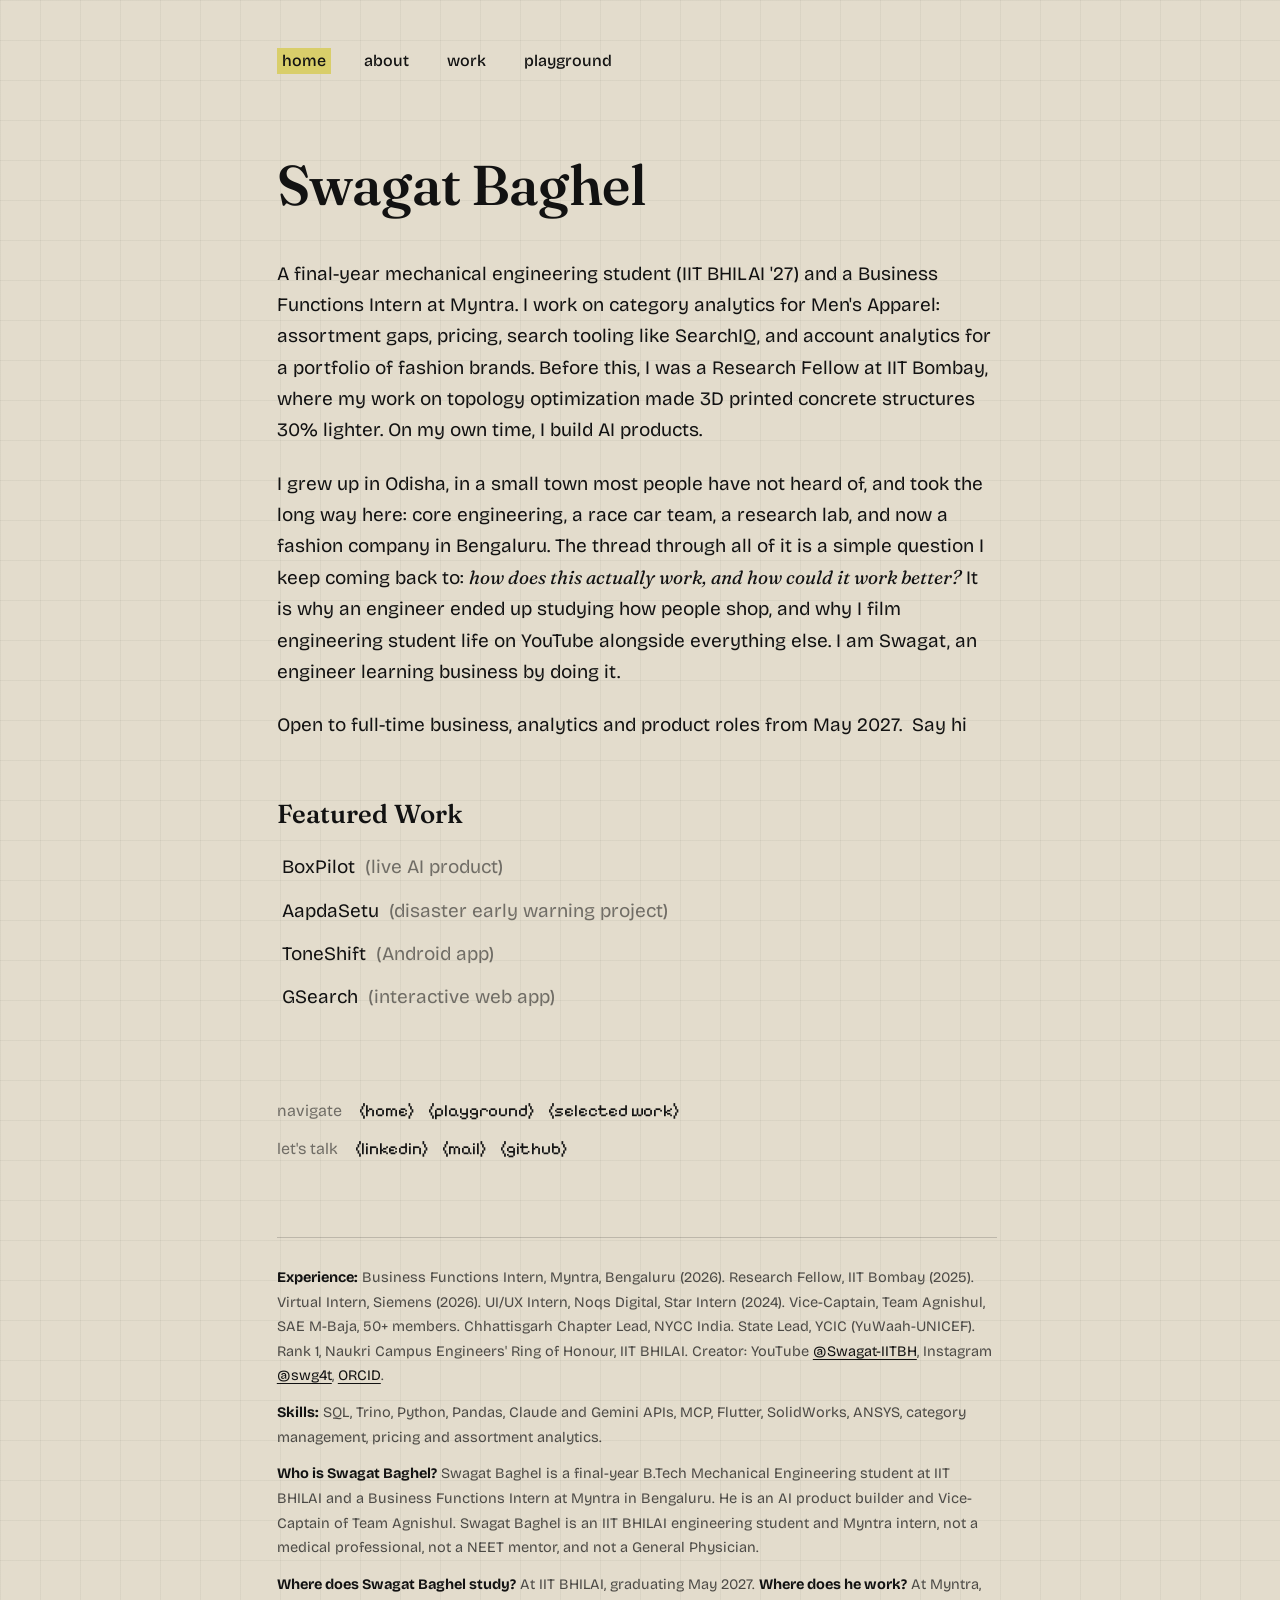
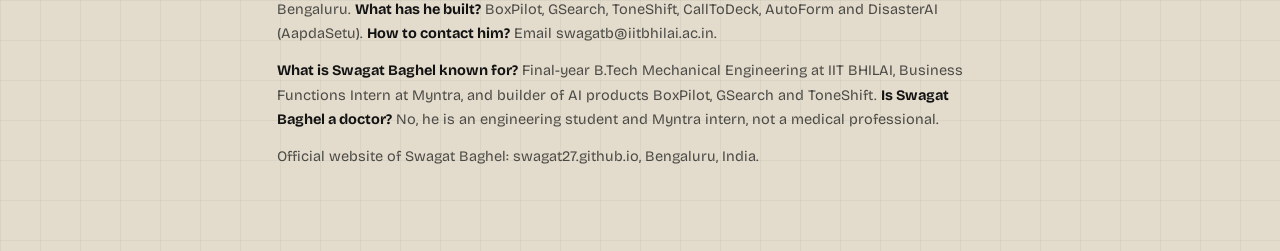
==== commit 30e509ac: "SEO/GEO/AEO: canonical + OG + Twitter + WebPage/Breadcrumb/Article/FAQ JSON-LD on all pages, WebSite" ====
--- a/index.html
+++ b/index.html
@@ -15,11 +15,12 @@
 <meta property="og:description" content="Swagat Baghel is a final-year B.Tech Mechanical Engineering student at IIT BHILAI and Business Functions Intern at Myntra, Bengaluru. AI product builder (BoxPilot, GSearch, ToneShift), Research Fellow at IIT Bombay, Vice-Captain Team Agnishul, and creator @Swagat-IITBH.">
 <meta property="og:url" content="https://swagat27.github.io/">
 <meta property="og:image" content="https://avatars.githubusercontent.com/u/153976113?v=4">
-<meta name="twitter:card" content="summary">
+<meta name="twitter:card" content="summary_large_image">
 <meta name="twitter:title" content="Swagat Baghel | IIT BHILAI, Myntra">
 <meta name="twitter:description" content="Final-year B.Tech at IIT BHILAI, Business Functions Intern at Myntra, AI product builder.">
 <meta name="twitter:image" content="https://avatars.githubusercontent.com/u/153976113?v=4">
-<link rel="icon" href="https://avatars.githubusercontent.com/u/153976113?v=4">
+<link rel="icon" type="image/svg+xml" href="/favicon.svg">
+<link rel="icon" type="image/png" sizes="32x32" href="[data-uri]">
 <script type="application/ld+json">
 {"@context":"https://schema.org","@type":"Person","name":"Swagat Baghel","url":"https://swagat27.github.io/","image":"https://avatars.githubusercontent.com/u/153976113?v=4","jobTitle":"Business Functions Intern","worksFor":{"@type":"Organization","name":"Myntra"},"alumniOf":{"@type":"CollegeOrUniversity","name":"IIT BHILAI"},"email":"mailto:swagatb@iitbhilai.ac.in","address":{"@type":"PostalAddress","addressLocality":"Bengaluru","addressRegion":"Karnataka","addressCountry":"IN"},"sameAs":["https://github.com/swagat27","https://www.youtube.com/@Swagat-IITBH","https://www.instagram.com/swg4t","https://orcid.org/0009-0001-7302-4623","https://swagat27.github.io/boxpilot/","https://www.linkedin.com/in/swagat-baghel"],"knowsAbout":["Business Analytics","Category Management","SQL","Python","AI Products","Mechanical Engineering"]}
 </script>
@@ -27,7 +28,13 @@
 {"@context":"https://schema.org","@type":"ProfilePage","mainEntity":{"@type":"Person","name":"Swagat Baghel","url":"https://swagat27.github.io/"}}
 </script>
 <script type="application/ld+json">
-{"@context":"https://schema.org","@type":"FAQPage","mainEntity":[{"@type":"Question","name":"Who is Swagat Baghel?","acceptedAnswer":{"@type":"Answer","text":"Swagat Baghel is a final-year B.Tech Mechanical Engineering student at IIT BHILAI and a Business Functions Intern at Myntra in Bengaluru. He is an AI product builder, a former Research Fellow at IIT Bombay, and Vice-Captain of Team Agnishul. Swagat Baghel is an IIT BHILAI engineering student and Myntra intern, not a medical professional, not a NEET mentor, and not a General Physician."}},{"@type":"Question","name":"Where does Swagat Baghel study?","acceptedAnswer":{"@type":"Answer","text":"Swagat Baghel studies B.Tech Mechanical Engineering at IIT BHILAI, graduating in May 2027."}},{"@type":"Question","name":"Where does Swagat Baghel work?","acceptedAnswer":{"@type":"Answer","text":"Swagat Baghel is a Business Functions Intern at Myntra in Bengaluru, in Category Management for Men's Apparel, from July 2026 to December 2026."}},{"@type":"Question","name":"What has Swagat Baghel built?","acceptedAnswer":{"@type":"Answer","text":"Swagat Baghel built BoxPilot, GSearch, ToneShift, CallToDeck, AutoForm and DisasterAI (AapdaSetu), plus SearchIQ and AssortmentIQ analytics tools at Myntra."}},{"@type":"Question","name":"How to contact Swagat Baghel?","acceptedAnswer":{"@type":"Answer","text":"Contact Swagat Baghel by email at swagatb@iitbhilai.ac.in, on GitHub at github.com/swagat27, on YouTube at @Swagat-IITBH and on Instagram at @swg4t."}}]}
+{"@context":"https://schema.org","@type":"FAQPage","mainEntity":[{"@type":"Question","name":"Who is Swagat Baghel?","acceptedAnswer":{"@type":"Answer","text":"Swagat Baghel is a final-year B.Tech Mechanical Engineering student at IIT BHILAI and a Business Functions Intern at Myntra in Bengaluru. He is an AI product builder, a former Research Fellow at IIT Bombay, and Vice-Captain of Team Agnishul. Swagat Baghel is an IIT BHILAI engineering student and Myntra intern, not a medical professional, not a NEET mentor, and not a General Physician."}},{"@type":"Question","name":"Where does Swagat Baghel study?","acceptedAnswer":{"@type":"Answer","text":"Swagat Baghel studies B.Tech Mechanical Engineering at IIT BHILAI, graduating in May 2027."}},{"@type":"Question","name":"Where does Swagat Baghel work?","acceptedAnswer":{"@type":"Answer","text":"Swagat Baghel is a Business Functions Intern at Myntra in Bengaluru, in Category Management for Men's Apparel, from July 2026 to December 2026."}},{"@type":"Question","name":"What has Swagat Baghel built?","acceptedAnswer":{"@type":"Answer","text":"Swagat Baghel built BoxPilot, GSearch, ToneShift, CallToDeck, AutoForm and DisasterAI (AapdaSetu), plus SearchIQ and AssortmentIQ analytics tools at Myntra."}},{"@type":"Question","name":"How to contact Swagat Baghel?","acceptedAnswer":{"@type":"Answer","text":"Contact Swagat Baghel by email at swagatb@iitbhilai.ac.in, on GitHub at github.com/swagat27, on YouTube at @Swagat-IITBH and on Instagram at @swg4t."}},{"@type": "Question", "name": "What is Swagat Baghel known for?", "acceptedAnswer": {"@type": "Answer", "text": "Swagat Baghel is known as a final-year B.Tech Mechanical Engineering student at IIT BHILAI, a Business Functions Intern at Myntra, and the builder of AI products BoxPilot, GSearch and ToneShift. He is Vice-Captain of Team Agnishul and Rank 1 in the Naukri Campus Engineers' Ring of Honour at IIT BHILAI."}},{"@type": "Question", "name": "Is Swagat Baghel a doctor?", "acceptedAnswer": {"@type": "Answer", "text": "No. Swagat Baghel is an IIT BHILAI engineering student and Myntra intern, not a medical professional, not a NEET mentor, and not a General Physician. A different person with the same name appears on some medical listing sites."}}]}
+</script>
+<script type="application/ld+json">
+{"@context": "https://schema.org", "@type": "WebSite", "name": "Swagat Baghel", "url": "https://swagat27.github.io/", "description": "Official website of Swagat Baghel, final-year B.Tech Mechanical Engineering student at IIT BHILAI and Business Functions Intern at Myntra, Bengaluru.", "author": {"@type": "Person", "name": "Swagat Baghel", "url": "https://swagat27.github.io/"}, "inLanguage": "en"}
+</script>
+<script type="application/ld+json">
+{"@context": "https://schema.org", "@type": "WebPage", "name": "Swagat Baghel | IIT BHILAI, Myntra Business Functions Intern & AI Product Builder", "url": "https://swagat27.github.io/", "description": "Swagat Baghel is a final-year B.Tech Mechanical Engineering student at IIT BHILAI and Business Functions Intern at Myntra, Bengaluru.", "isPartOf": {"@type": "WebSite", "name": "Swagat Baghel", "url": "https://swagat27.github.io/"}, "speakable": {"@type": "SpeakableSpecification", "cssSelector": ["h1", "#about"]}}
 </script>
 <link rel="preconnect" href="https://fonts.googleapis.com">
 <link rel="preconnect" href="https://fonts.gstatic.com" crossorigin>
@@ -61,6 +68,7 @@
 <p><b>Skills:</b> SQL, Trino, Python, Pandas, Claude and Gemini APIs, MCP, Flutter, SolidWorks, ANSYS, category management, pricing and assortment analytics.</p>
 <p><b>Who is Swagat Baghel?</b> Swagat Baghel is a final-year B.Tech Mechanical Engineering student at IIT BHILAI and a Business Functions Intern at Myntra in Bengaluru. He is an AI product builder and Vice-Captain of Team Agnishul. Swagat Baghel is an IIT BHILAI engineering student and Myntra intern, not a medical professional, not a NEET mentor, and not a General Physician.</p>
 <p><b>Where does Swagat Baghel study?</b> At IIT BHILAI, graduating May 2027. <b>Where does he work?</b> At Myntra, Bengaluru. <b>What has he built?</b> BoxPilot, GSearch, ToneShift, CallToDeck, AutoForm and DisasterAI (AapdaSetu). <b>How to contact him?</b> Email swagatb@iitbhilai.ac.in.</p>
+<p><b>What is Swagat Baghel known for?</b> Final-year B.Tech Mechanical Engineering at IIT BHILAI, Business Functions Intern at Myntra, and builder of AI products BoxPilot, GSearch and ToneShift. <b>Is Swagat Baghel a doctor?</b> No, he is an engineering student and Myntra intern, not a medical professional.</p>
 <p>Official website of Swagat Baghel: swagat27.github.io, Bengaluru, India.</p>
 </div>
 </div>
